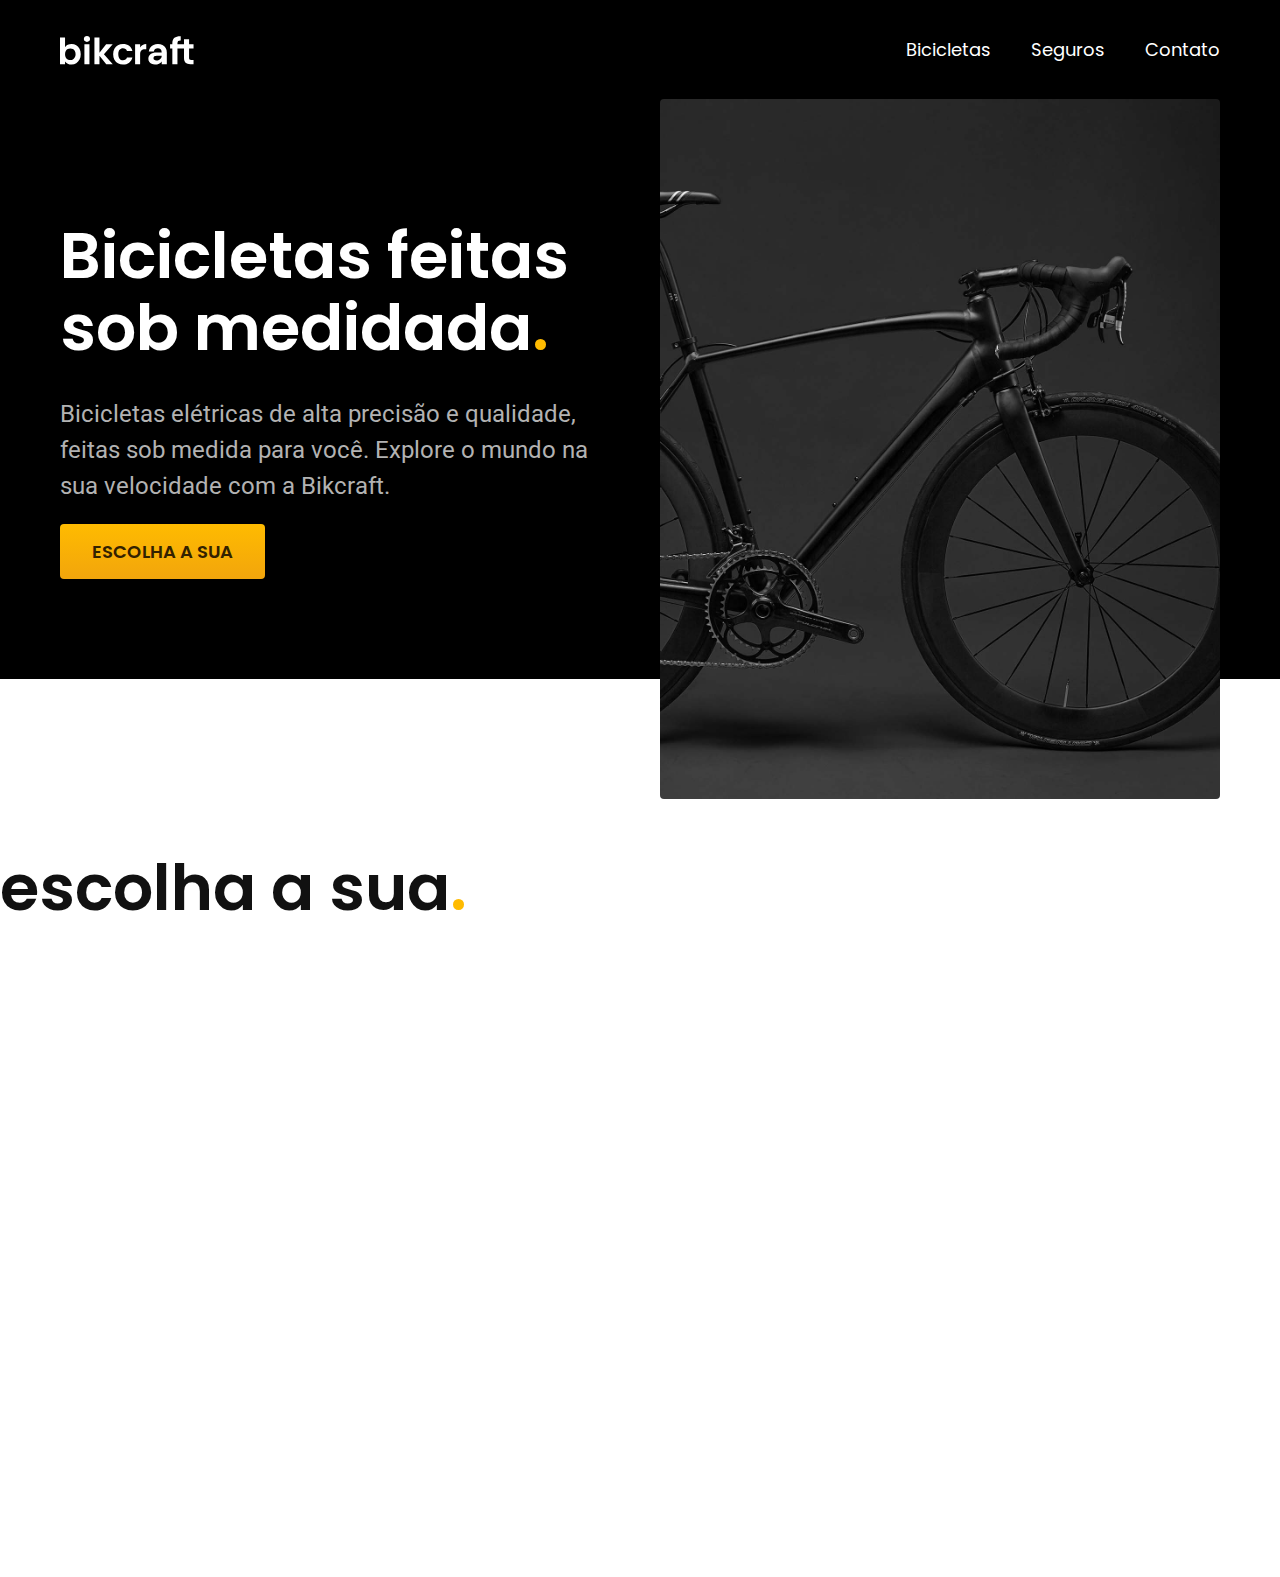
==== index.html @ 42d94cc3 "cores e tipografia" ====
<!DOCTYPE html>
<html lang="pt-br">

<head>
  <meta charset="UTF-8">
  <meta name="viewport" content="width=device-width, initial-scale=1.0">
  <title>Bikcraft - Bicicletas Elétricas</title>
  <meta name="description" content="Bicicletas elétricas de alta precisão e qualidade, feitas sob medida para o cliente. Explore o mundo na sua velocidade com a Bikcraft.">

  <link rel="stylesheet" href="./css/style.css">
  <link rel="preconnect" href="https://fonts.googleapis.com">
  <link rel="preconnect" href="https://fonts.gstatic.com" crossorigin>
  <link href="https://fonts.googleapis.com/css2?family=Fira+Sans:wght@400;700&family=Poppins:wght@400;600&family=Roboto:wght@400;500&display=swap" rel="stylesheet" </head>

<body>
  <header class="header-bg">
    <div class="header">
      <a href="./"><img src="./img/bikcraft.svg" alt="Bikcraft">
        <nav aria-label="primaria">
      </a>

      <ul class="header-menu cor-0">
        <li><a href="./bicicletas.html">Bicicletas</a></li>
        <li><a href="./Seguros.html">Seguros</a></li>
        <li><a href="./Contato.html">Contato</a></li>
      </ul>
      </nav>
    </div>
  </header>

  <main class="introducao-bg">
    <div class="introducao">
      <div class="introducao-conteudo">
        <h1 class="texto-grande cor-0">Bicicletas feitas sob medidada<span class="cor-p1">.</span></h1>
        <p class="texto-medio cor-5">Bicicletas elétricas de alta precisão e qualidade, feitas sob medida para você. Explore o mundo na sua velocidade com a Bikcraft.</p>
        <a class="botao" href="./bicicletas.html">Escolha a sua</a>
      </div>
      <div>
        <img src="./img/fotos/introducao.jpg" alt="Bicicleta elétrica preta">
      </div>
    </div>
  </main>

  <h2 class="texto-grande">escolha a sua<span class="cor-p1">.</span></h2>

</body>

</html>
---- css/style.css ----
@import "./global/global.css";
@import "./utilidades/tipografia.css";
@import "./utilidades/cores.css";

@import "./global/header.css";

/* Utilidade */
@import "./utilidades/componentes.css";

/* Home */
@import "./home/introducao.css";
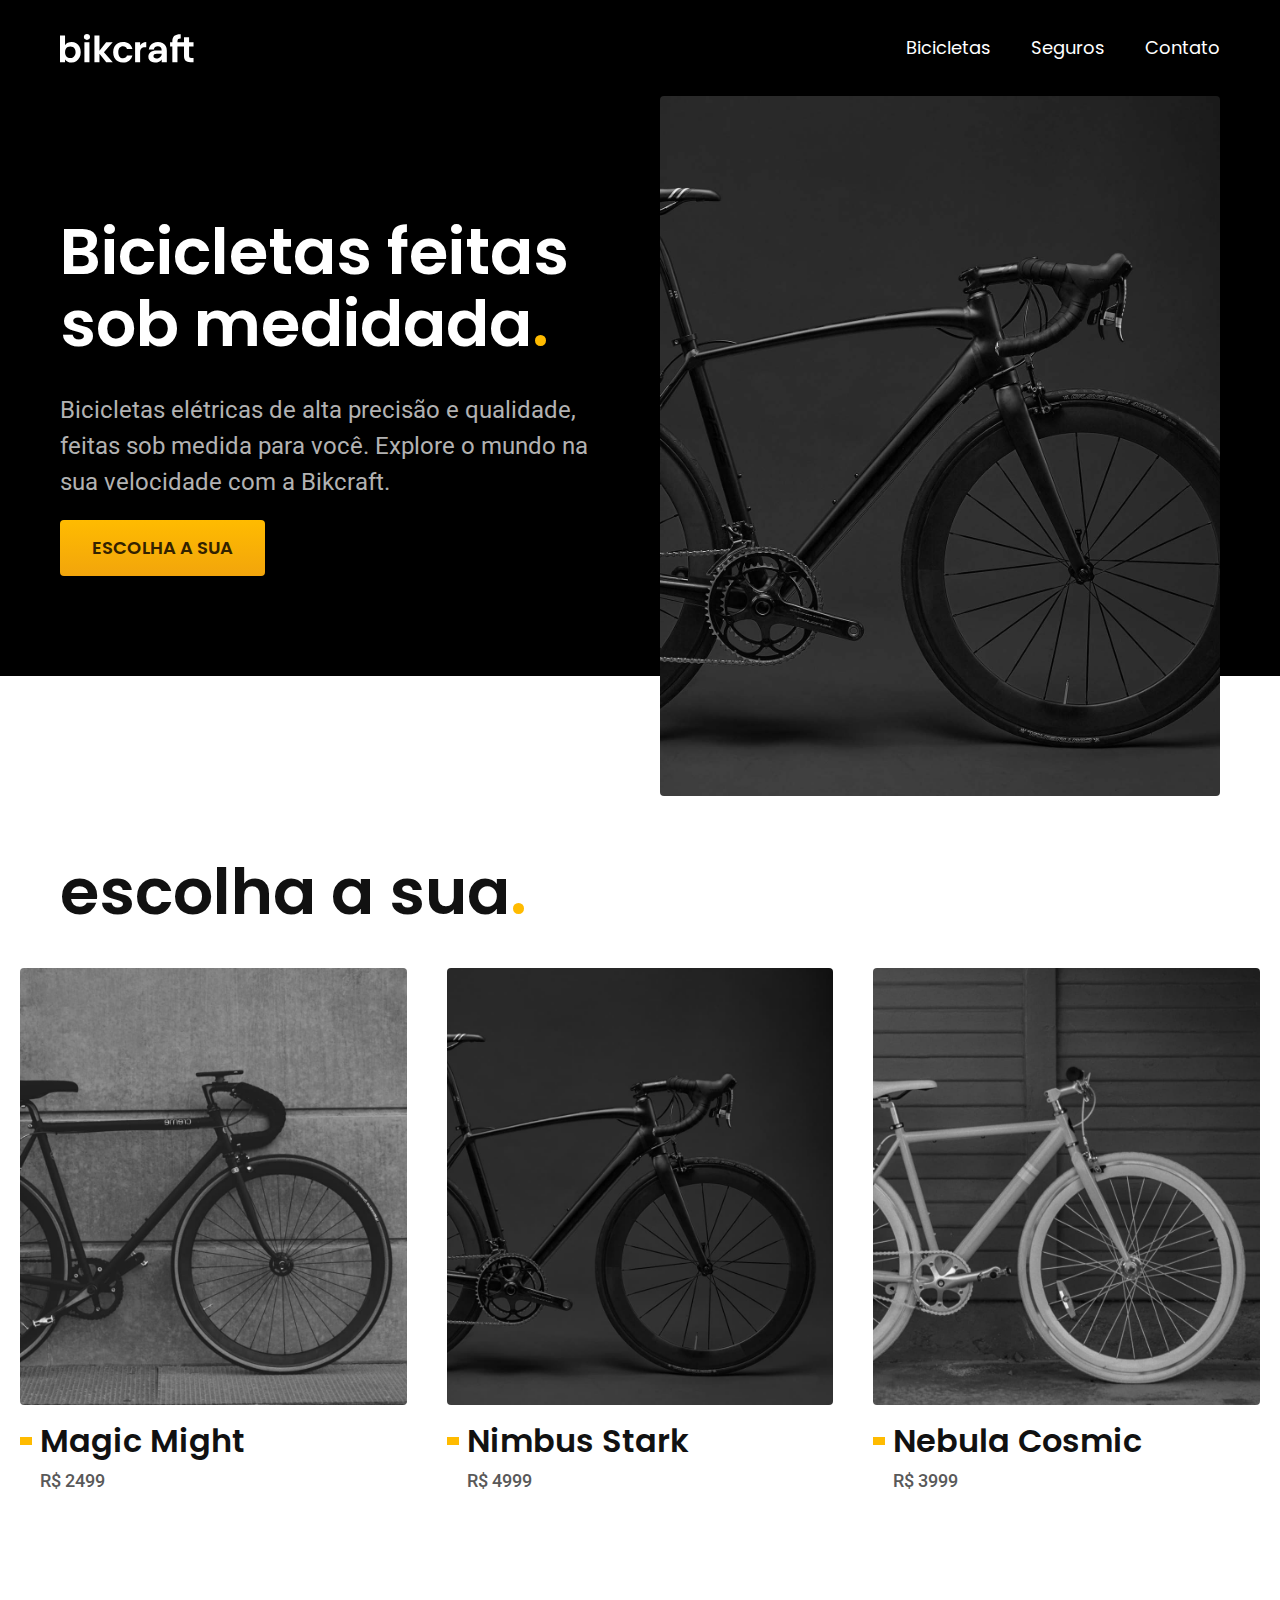
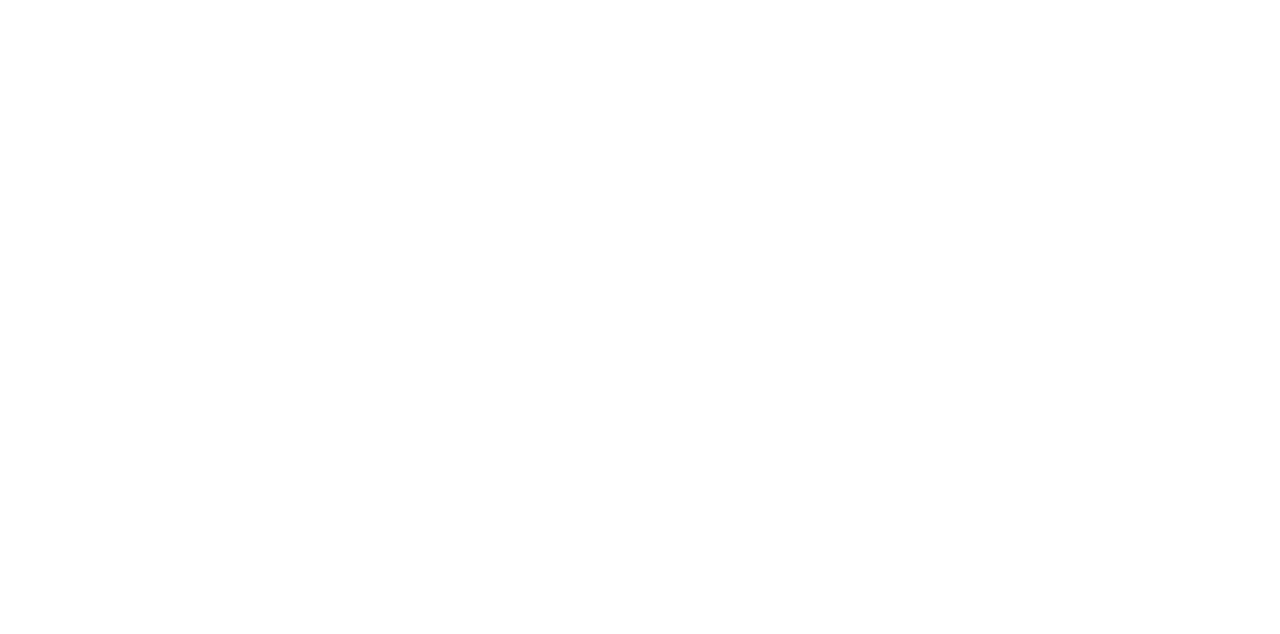
==== commit dcca7519: "lista bicicletas home" ====
--- a/index.html
+++ b/index.html
@@ -14,12 +14,12 @@
 
 <body>
   <header class="header-bg">
-    <div class="header">
+    <div class="header container">
       <a href="./"><img src="./img/bikcraft.svg" alt="Bikcraft">
         <nav aria-label="primaria">
       </a>
 
-      <ul class="header-menu cor-0">
+      <ul class="header-menu font-1-m cor-0">
         <li><a href="./bicicletas.html">Bicicletas</a></li>
         <li><a href="./Seguros.html">Seguros</a></li>
         <li><a href="./Contato.html">Contato</a></li>
@@ -29,10 +29,10 @@
   </header>
 
   <main class="introducao-bg">
-    <div class="introducao">
+    <div class="introducao container">
       <div class="introducao-conteudo">
-        <h1 class="texto-grande cor-0">Bicicletas feitas sob medidada<span class="cor-p1">.</span></h1>
-        <p class="texto-medio cor-5">Bicicletas elétricas de alta precisão e qualidade, feitas sob medida para você. Explore o mundo na sua velocidade com a Bikcraft.</p>
+        <h1 class="font-1-xxl cor-0">Bicicletas feitas sob medidada<span class="cor-p1">.</span></h1>
+        <p class="font-2-l cor-5">Bicicletas elétricas de alta precisão e qualidade, feitas sob medida para você. Explore o mundo na sua velocidade com a Bikcraft.</p>
         <a class="botao" href="./bicicletas.html">Escolha a sua</a>
       </div>
       <div>
@@ -41,7 +41,35 @@
     </div>
   </main>
 
-  <h2 class="texto-grande">escolha a sua<span class="cor-p1">.</span></h2>
+  <article class="bicicletas-lista">
+    <h2 class="font-1-xxl container">escolha a sua<span class="cor-p1">.</span></h2>
+
+    <ul>
+      <li>
+        <a href="./bicicletas/magic.html">
+          <img src="./img/bicicletas/magic-home.jpg" alt="Bicicleta preta">
+          <h3 class="font-1-xl">Magic Might</h3>
+          <span class="font-2-m cor-8">R$ 2499</span>
+        </a>
+      </li>
+
+      <li>
+        <a href="./bicicletas/nimbus.html">
+          <img src="./img/bicicletas/nimbus-home.jpg" alt="Bicicleta preta">
+          <h3 class="font-1-xl">Nimbus Stark</h3>
+          <span class="font-2-m cor-8">R$ 4999</span>
+        </a>
+      </li>
+
+      <li>
+        <a href="./bicicletas/nebula.html">
+          <img src="./img/bicicletas/nebula-home.jpg" alt="Bicicleta preta">
+          <h3 class="font-1-xl">Nebula Cosmic</h3>
+          <span class="font-2-m cor-8">R$ 3999</span>
+        </a>
+      </li>
+    </ul>
+  </article>
 
 </body>
 
--- a/css/style.css
+++ b/css/style.css
@@ -9,3 +9,6 @@
 
 /* Home */
 @import "./home/introducao.css";
+
+/* Bicicletas */
+@import "./bicicletas/bicicletas-lista.css";
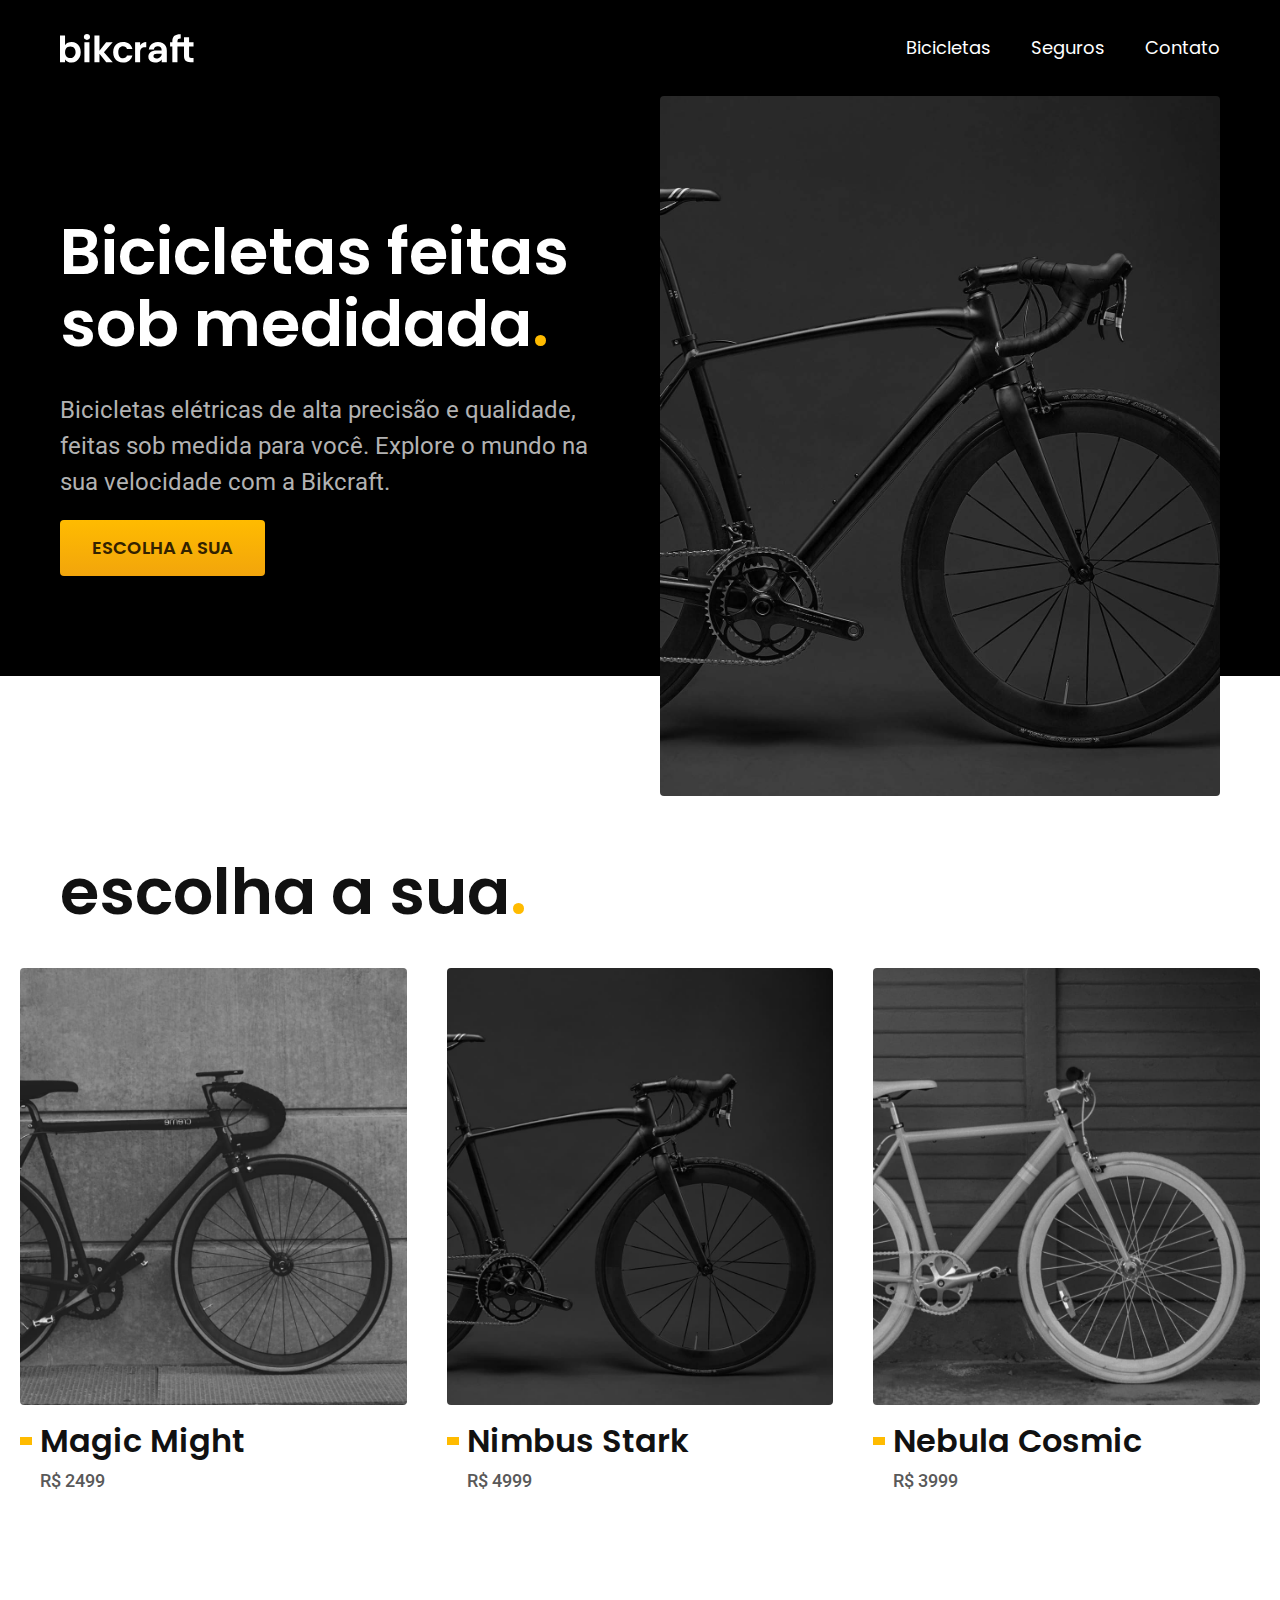
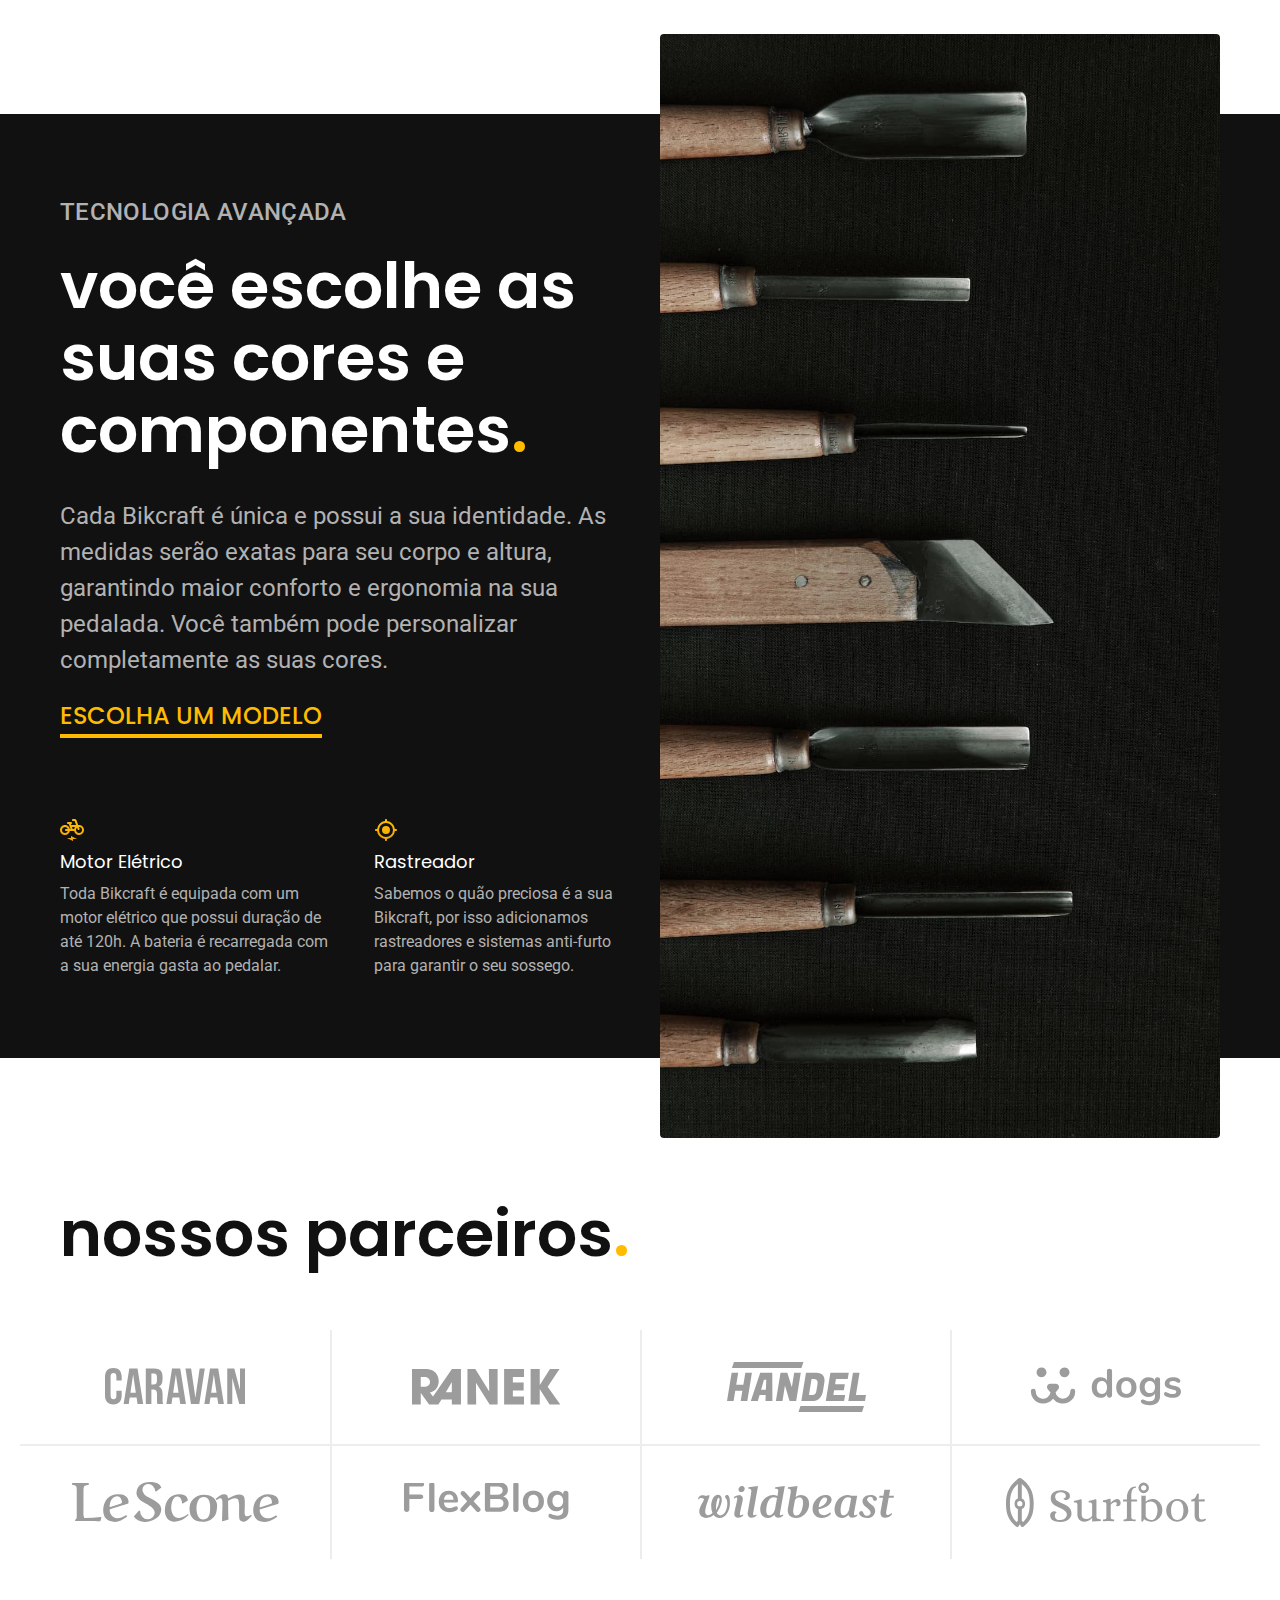
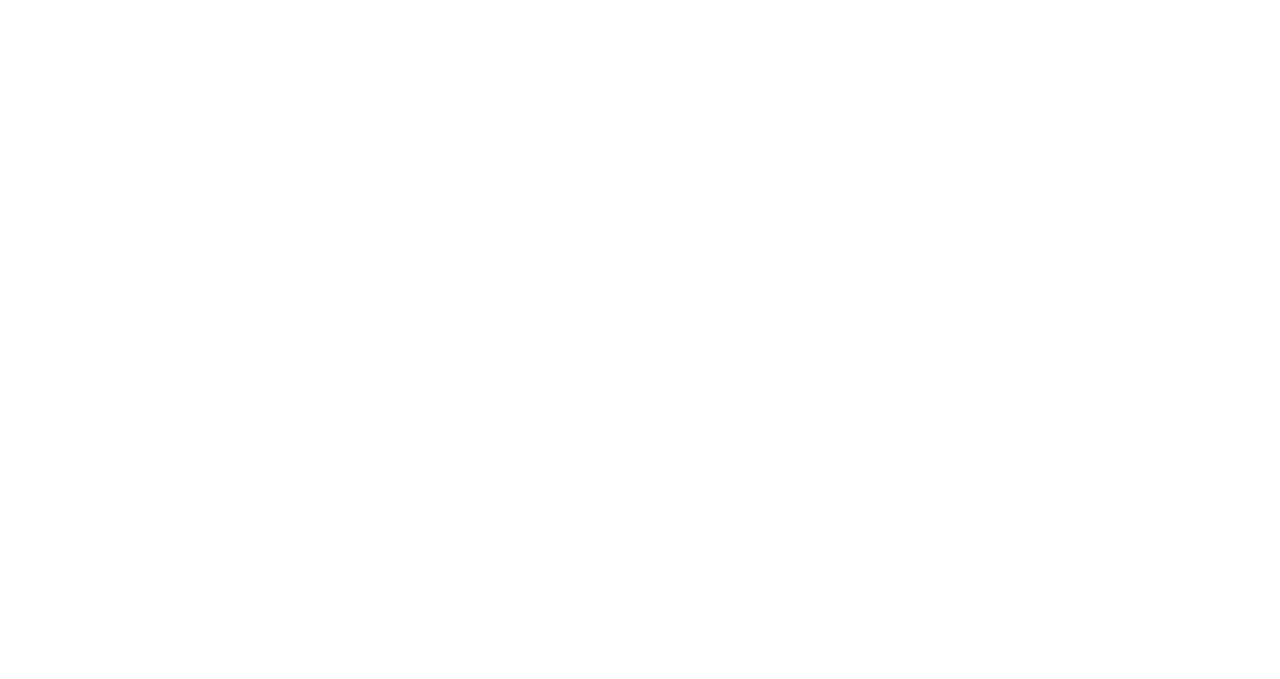
==== commit f7bcfbce: "tecnologia e parceiros" ====
--- a/index.html
+++ b/index.html
@@ -71,6 +71,48 @@
     </ul>
   </article>
 
+  <article class="tecnologia-bg">
+    <div class="tecnologia container">
+      <div class="tecnologia-conteudo">
+        <span class="font-2-l-b cor-5">Tecnologia Avançada</span>
+        <h2 class="font-1-xxl cor-0">você escolhe as suas cores e componentes<span class="cor-p1">.</span></h2>
+        <p class="font-2-l cor-5">Cada Bikcraft é única e possui a sua identidade. As medidas serão exatas para seu corpo e altura, garantindo maior conforto e ergonomia na sua pedalada. Você também pode personalizar completamente as suas cores.</p>
+        <a class="link" href="./bicicletas.hmtl">Escolha um modelo</a>
+        <div class="tecnologia-vantagens">
+          <div>
+            <img src="./img/icones/eletrica.svg" alt="">
+            <h3 class="font-1-m cor-0">Motor Elétrico</h3>
+            <p class="font-2-s cor-5">Toda Bikcraft é equipada com um motor elétrico que possui duração de até 120h. A bateria é recarregada com a sua energia gasta ao pedalar.</p>
+          </div>
+          <div>
+            <img src="./img/icones/rastreador.svg" alt="">
+            <h3 class="font-1-m cor-0">Rastreador</h3>
+            <p class="font-2-s cor-5">Sabemos o quão preciosa é a sua Bikcraft, por isso adicionamos rastreadores e sistemas anti-furto para garantir o seu sossego.</p>
+          </div>
+        </div>
+      </div>
+
+      <div class="tecnologia-imagem">
+        <img src="./img/fotos/tecnologia.jpg" alt="">
+      </div>
+    </div>
+  </article>
+
+  <section class="parceiros" aria-label="Nossos Parceiros">
+    <h2 class="font-1-xxl container">nossos parceiros<span class="cor-p1">.</span></h2>
+
+    <ul>
+      <li><img src="./img/parceiros/caravan.svg" alt="caravan"></li>
+      <li><img src="./img/parceiros/ranek.svg" alt="ranek"></li>
+      <li><img src="./img/parceiros/handel.svg" alt="handel.svg"></li>
+      <li><img src="./img/parceiros/dogs.svg" alt="dogs.svg"></li>
+      <li><img src="./img/parceiros/lescone.svg" alt="lescone.svg"></li>
+      <li><img src="./img/parceiros/flexblog.svg" alt="flexblog.svg"></li>
+      <li><img src="./img/parceiros/wildbeast.svg" alt="wildbeast.svg"></li>
+      <li><img src="./img/parceiros/surfbot.svg" alt="surfbot.svg"></li>
+    </ul>
+  </section>
+
 </body>
 
 </html>--- a/css/style.css
+++ b/css/style.css
@@ -9,6 +9,8 @@
 
 /* Home */
 @import "./home/introducao.css";
+@import "./home/tecnologia.css";
+@import "./home/parceiros.css";
 
 /* Bicicletas */
 @import "./bicicletas/bicicletas-lista.css";
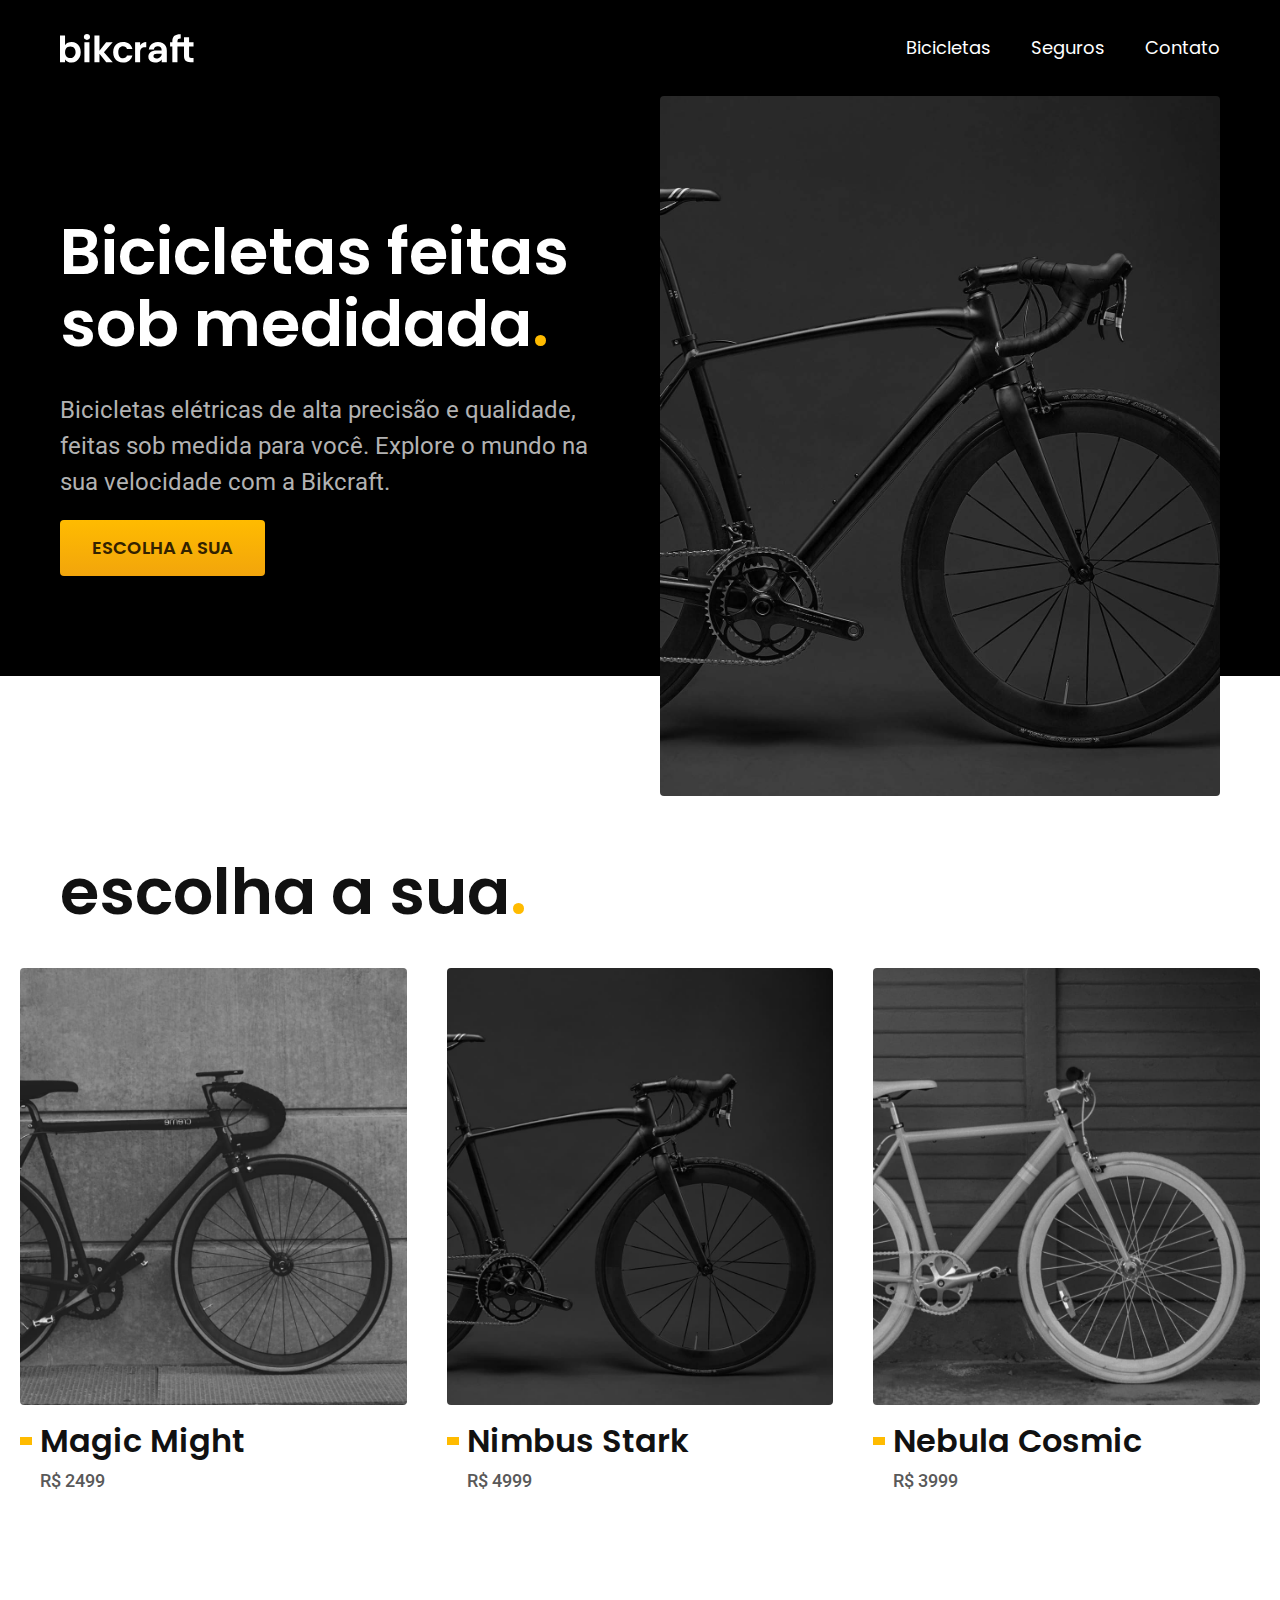
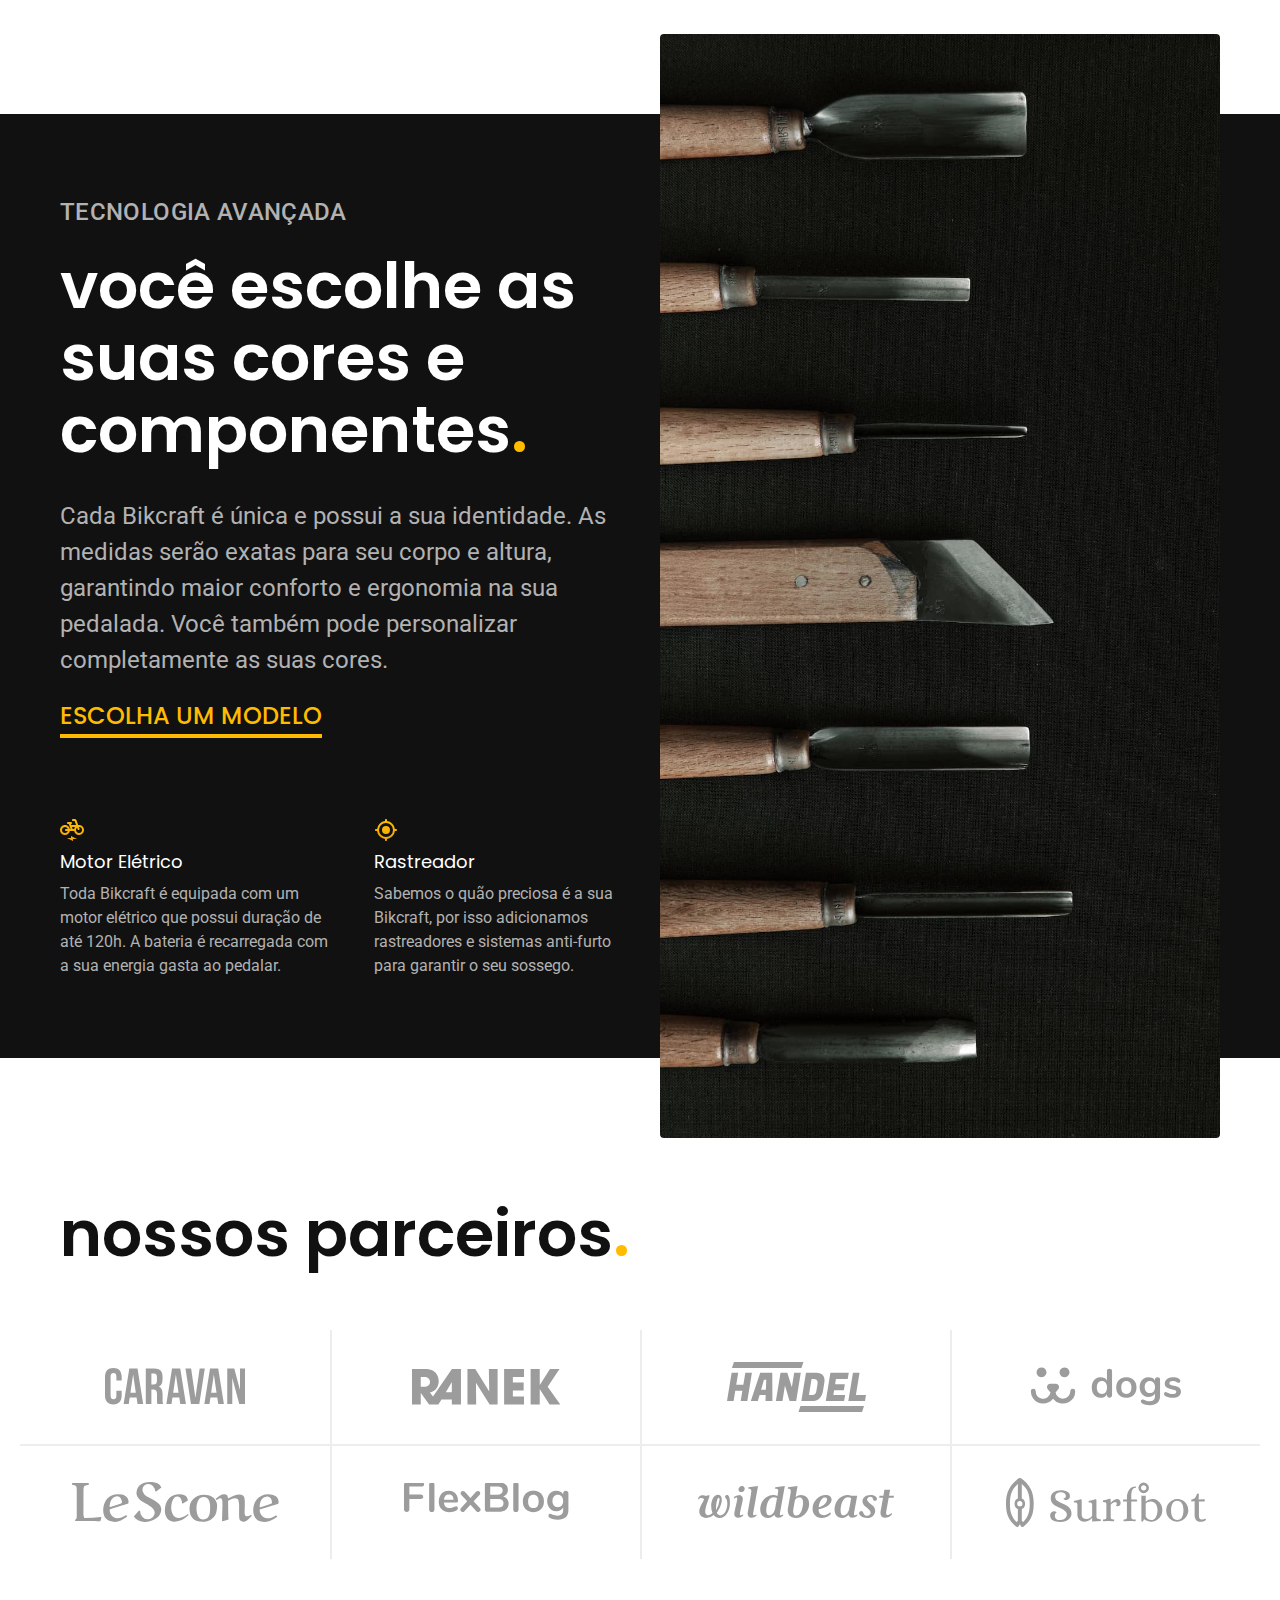
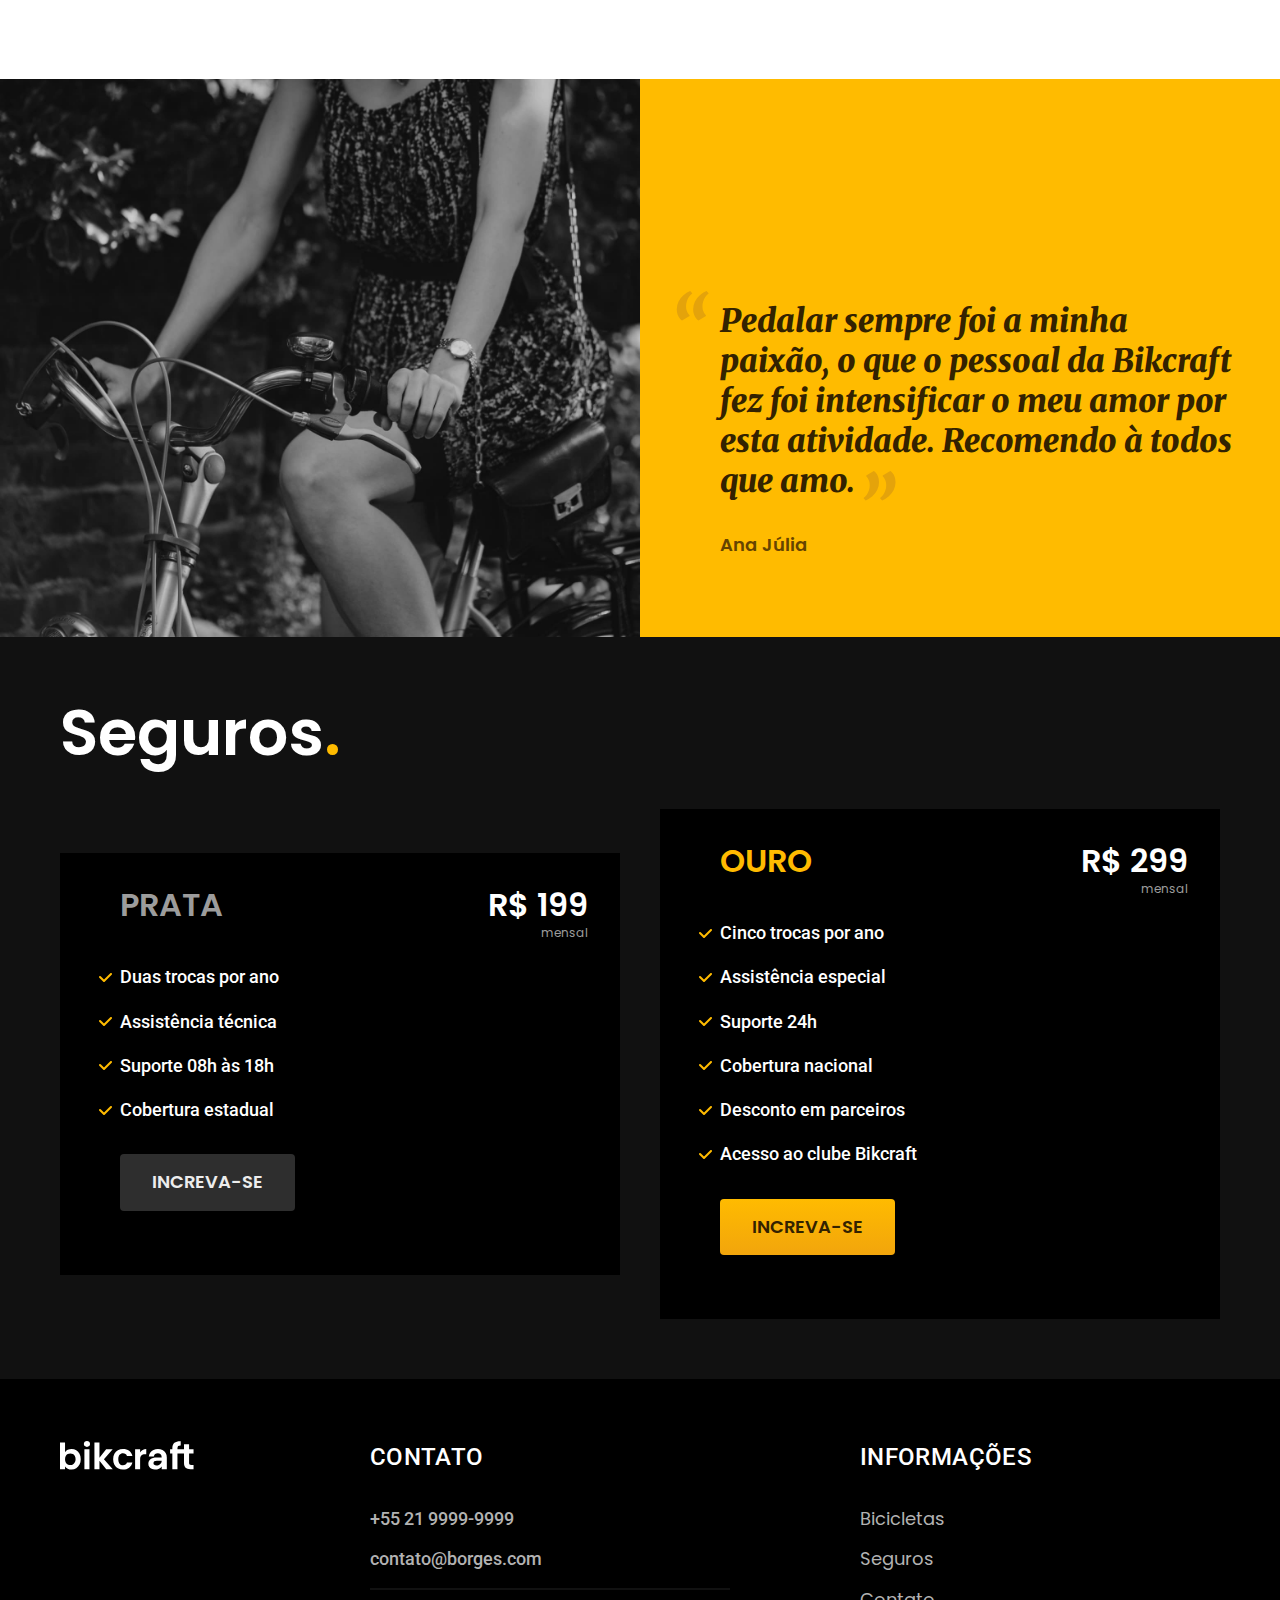
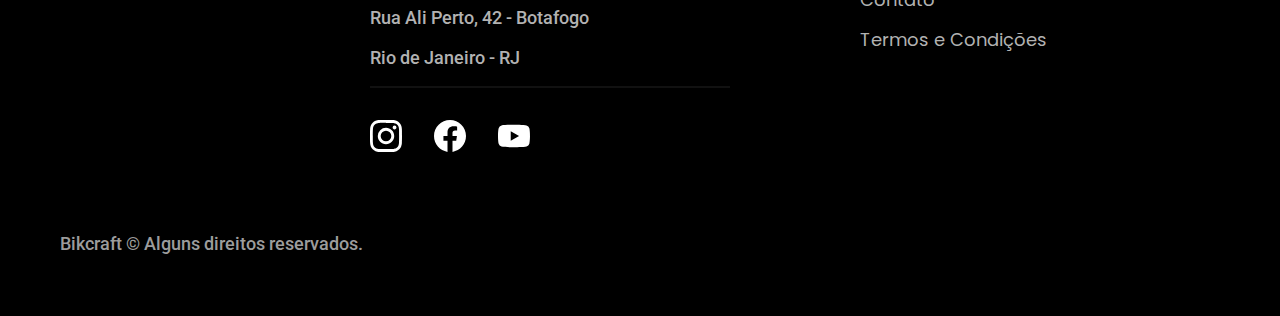
==== commit e6025932: "main page done" ====
--- a/index.html
+++ b/index.html
@@ -10,7 +10,8 @@
   <link rel="stylesheet" href="./css/style.css">
   <link rel="preconnect" href="https://fonts.googleapis.com">
   <link rel="preconnect" href="https://fonts.gstatic.com" crossorigin>
-  <link href="https://fonts.googleapis.com/css2?family=Fira+Sans:wght@400;700&family=Poppins:wght@400;600&family=Roboto:wght@400;500&display=swap" rel="stylesheet" </head>
+  <link href="https://fonts.googleapis.com/css2?family=Fira+Sans:wght@400;700&family=Merriweather:ital,wght@1,900&family=Poppins:wght@400;600&family=Roboto:wght@400;500&display=swap" rel="stylesheet">
+</head>
 
 <body>
   <header class="header-bg">
@@ -113,6 +114,84 @@
     </ul>
   </section>
 
+  <section class="depoimento" aria-label="Depoimento">
+    <div>
+      <img src="./img/fotos/depoimento.jpg" alt="Pessoa pedaladando uma bicicleta Bikcraft">
+    </div>
+    <div class="depoimento-conteudo">
+      <blockquote class="font-1-xl cor-p5">
+        <p>Pedalar sempre foi a minha paixão, o que o pessoal da Bikcraft fez foi intensificar o meu amor por esta atividade. Recomendo à todos que amo.</p>
+      </blockquote>
+      <span class="font-1-m-b cor-p4">Ana Júlia</span>
+    </div>
+  </section>
+
+  <article class="seguros-bg">
+    <div class="seguros container">
+      <h2 class="font-1-xxl cor-0">Seguros<span class="cor-p1">.</span></h2>
+      <div class="seguros-item">
+        <h3 class="font-1-xl cor-6">PRATA</h3>
+        <span class="font-1-xl cor-0">R$ 199 <span class="font-1-xs cor-6">mensal</span></span>
+        <ul class="font-2-m cor-0">
+          <li>Duas trocas por ano</li>
+          <li>Assistência técnica</li>
+          <li>Suporte 08h às 18h</li>
+          <li>Cobertura estadual</li>
+        </ul>
+        <a class="botao secundario" href="./orcamento.html">Increva-se</a>
+      </div>
+
+      <div class="seguros-item">
+        <h3 class="font-1-xl cor-p1">OURO</h3>
+        <span class="font-1-xl cor-0">R$ 299 <span class="font-1-xs cor-6">mensal</span></span>
+        <ul class="font-2-m cor-0">
+          <li>Cinco trocas por ano</li>
+          <li>Assistência especial</li>
+          <li>Suporte 24h</li>
+          <li>Cobertura nacional</li>
+          <li>Desconto em parceiros</li>
+          <li>Acesso ao clube Bikcraft</li>
+        </ul>
+        <a class="botao" href="./orcamento.html">Increva-se</a>
+      </div>
+
+    </div>
+  </article>
+
+  <footer class="footer-bg">
+    <div class="footer container">
+      <img src="./img/bikcraft.svg" alt="Bikcraft">
+      <div class="footer-contato">
+        <h3 class="font-2-l-b cor-0">Contato</h3>
+        <ul class="font-2-m cor-5">
+          <li><a href="tel:+552199999999">+55 21 9999-9999</a></li>
+          <li><a href="mailto:contato@borges.com">contato@borges.com</a></li>
+          <li>Rua Ali Perto, 42 - Botafogo</li>
+          <li>Rio de Janeiro - RJ</li>
+        </ul>
+        <div class="footer-redes">
+          <a href="./"><img src="./img/redes/instagram.svg" alt="Instagram"></a>
+          <a href="./"><img src="./img/redes/facebook.svg" alt="Facebook"></a>
+          <a href="./"><img src="./img/redes/youtube.svg" alt="Youtube"></a>
+
+        </div>
+      </div>
+      <div class="footer-informacoes">
+        <h3 class="font-2-l-b cor-0">Informações</h3>
+        <nav>
+          <ul class="font-1-m cor-5">
+            <li><a href="./bicicletas.html">Bicicletas</a></li>
+            <li><a href="./Seguros.html">Seguros</a></li>
+            <li><a href="./Contato.html">Contato</a></li>
+            <li><a href="./termos.html">Termos e Condições</a></li>
+          </ul>
+        </nav>
+      </div>
+      <p class="footer-copy font-2-m cor-6">Bikcraft © Alguns direitos reservados.</p>
+    </div>
+
+  </footer>
+
 </body>
 
 </html>--- a/css/style.css
+++ b/css/style.css
@@ -3,6 +3,7 @@
 @import "./utilidades/cores.css";
 
 @import "./global/header.css";
+@import "./global/footer.css";
 
 /* Utilidade */
 @import "./utilidades/componentes.css";
@@ -11,6 +12,10 @@
 @import "./home/introducao.css";
 @import "./home/tecnologia.css";
 @import "./home/parceiros.css";
+@import "./home/depoimento.css";
 
 /* Bicicletas */
 @import "./bicicletas/bicicletas-lista.css";
+
+/* Seguros */
+@import "./seguros/seguros.css";
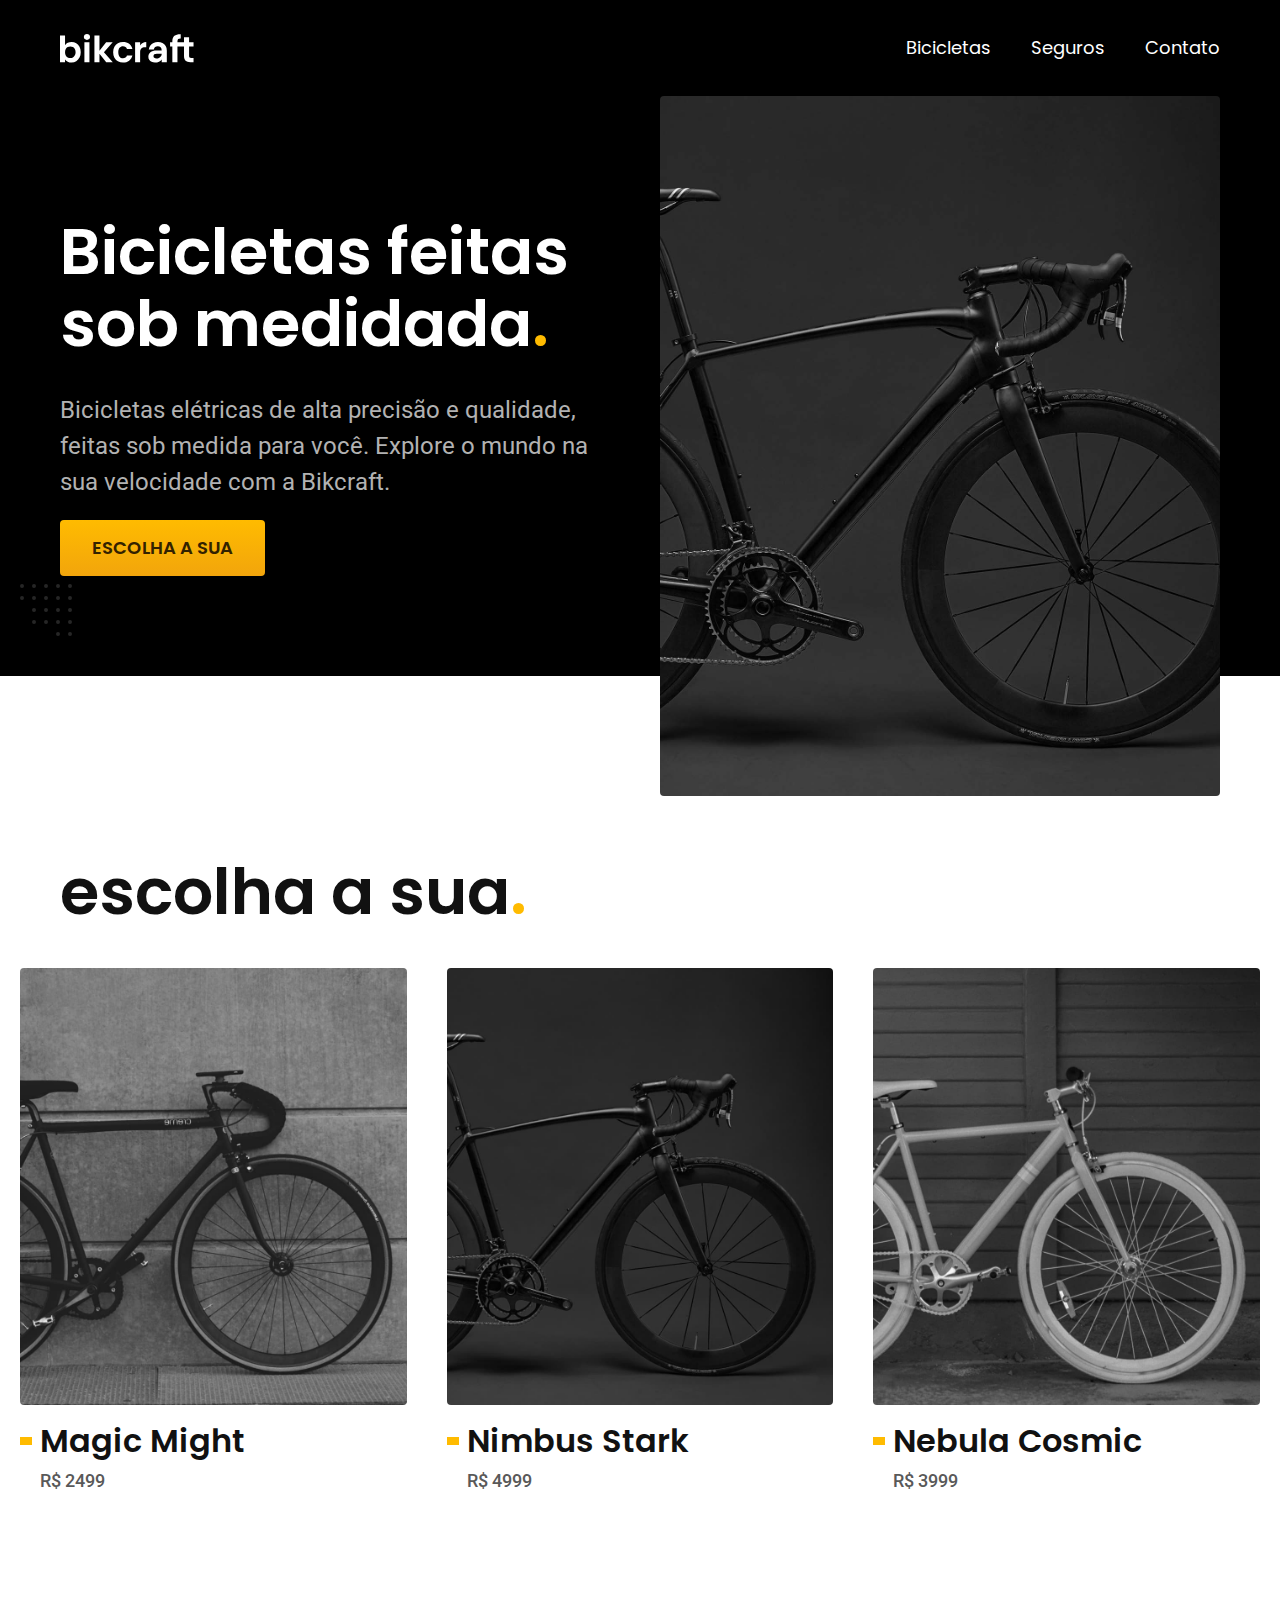
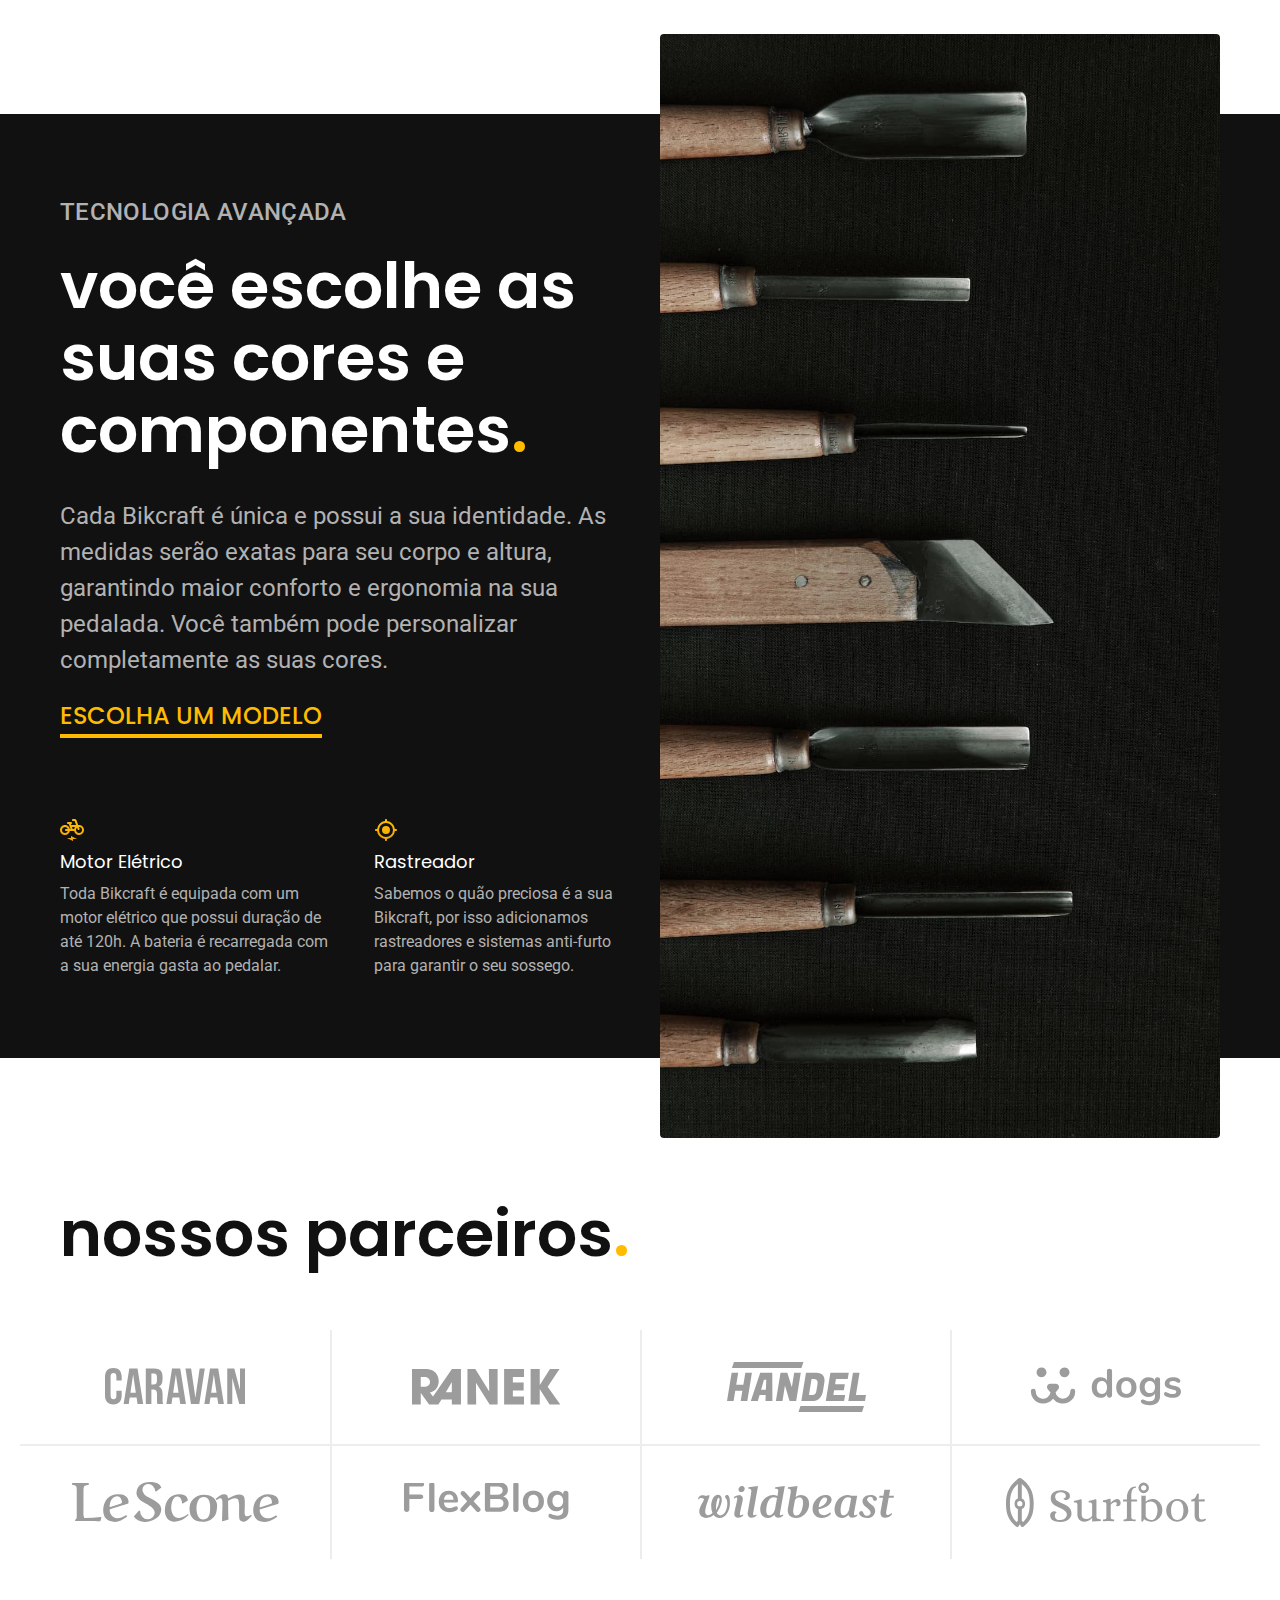
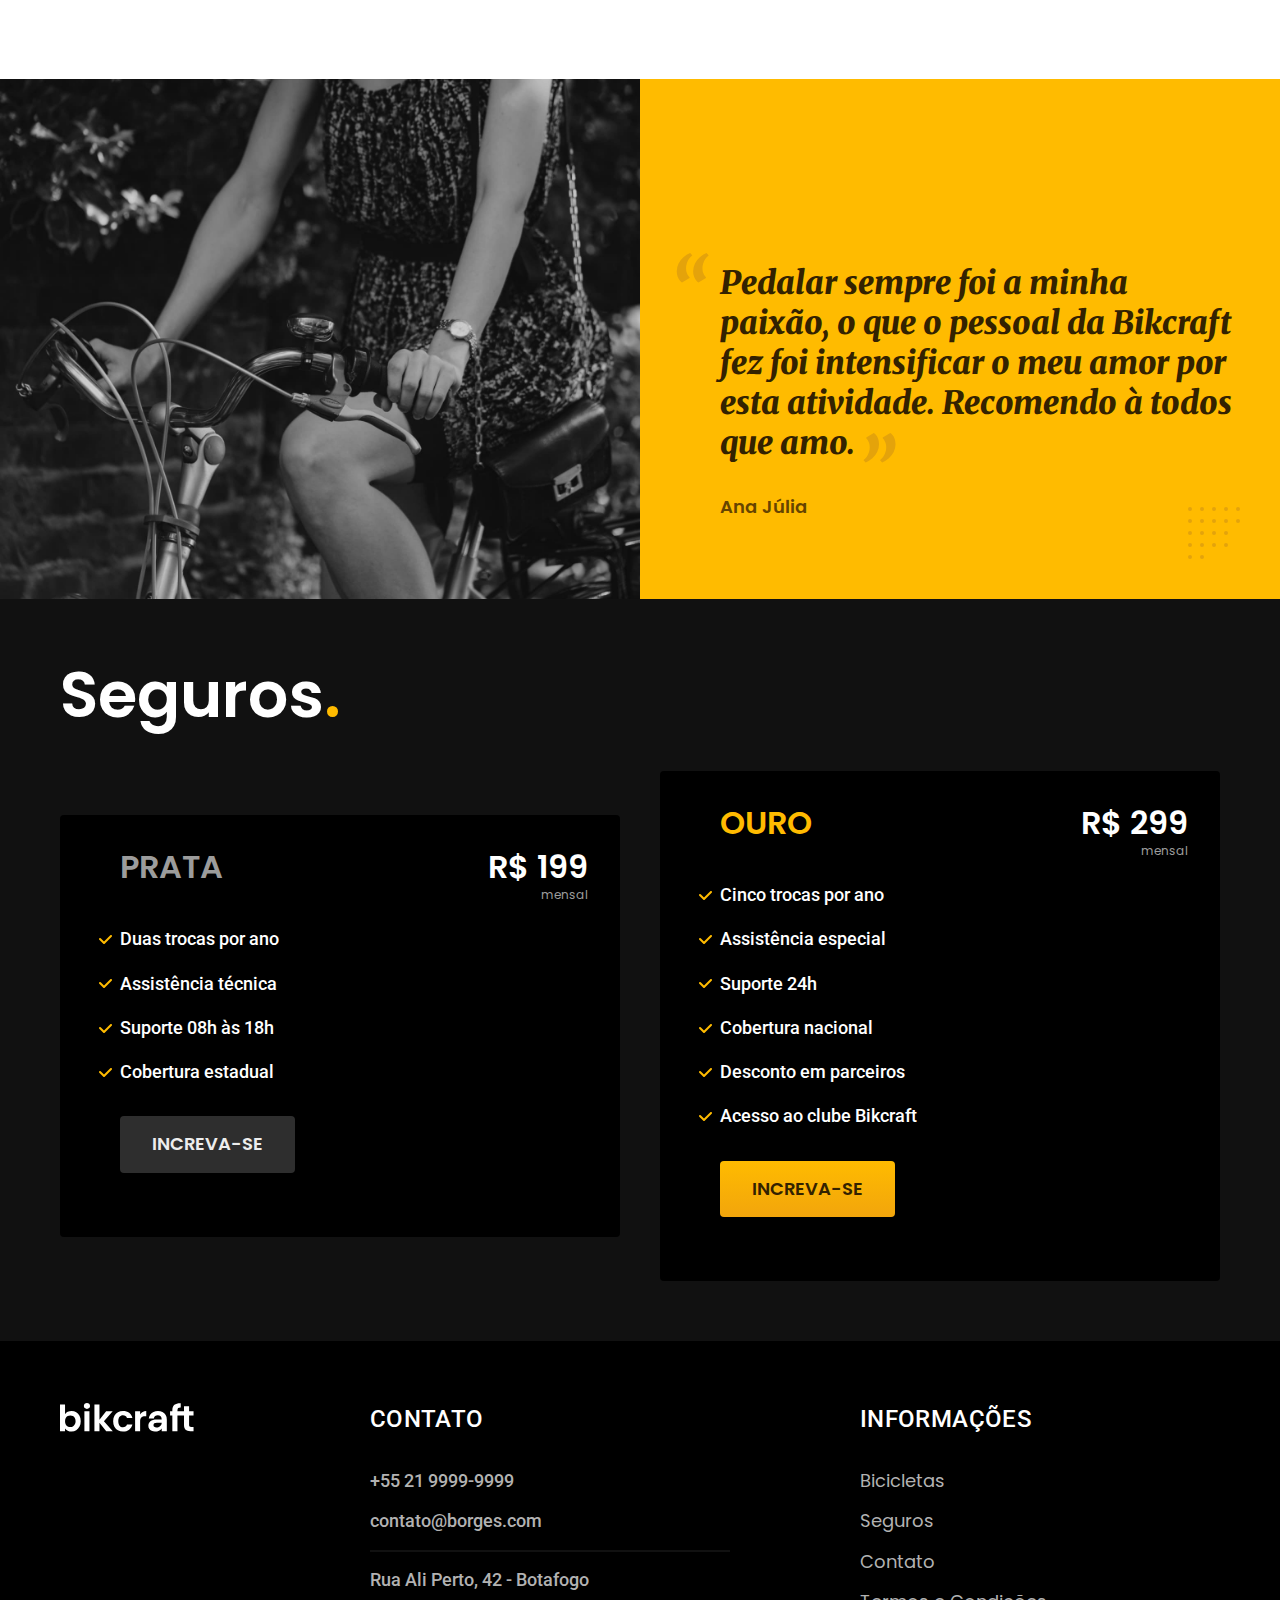
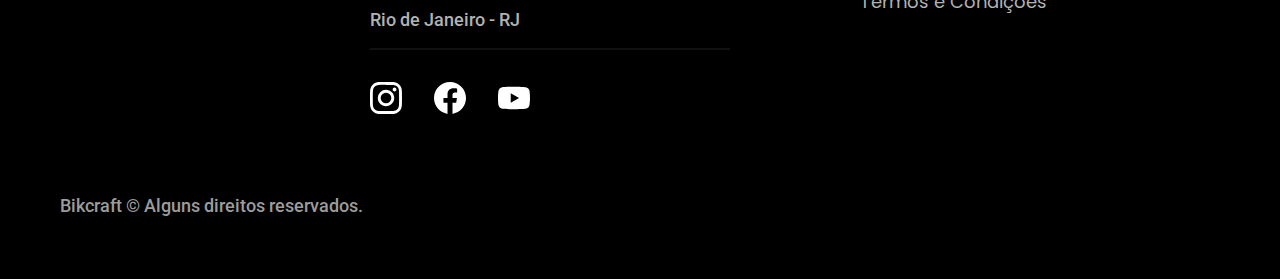
==== commit 7f26b378: "site pronto" ====
--- a/index.html
+++ b/index.html
@@ -7,16 +7,18 @@
   <title>Bikcraft - Bicicletas Elétricas</title>
   <meta name="description" content="Bicicletas elétricas de alta precisão e qualidade, feitas sob medida para o cliente. Explore o mundo na sua velocidade com a Bikcraft.">
 
+  <link rel="preload" href="./css/style.css" as="style">
   <link rel="stylesheet" href="./css/style.css">
   <link rel="preconnect" href="https://fonts.googleapis.com">
   <link rel="preconnect" href="https://fonts.gstatic.com" crossorigin>
   <link href="https://fonts.googleapis.com/css2?family=Fira+Sans:wght@400;700&family=Merriweather:ital,wght@1,900&family=Poppins:wght@400;600&family=Roboto:wght@400;500&display=swap" rel="stylesheet">
+
 </head>
 
 <body>
   <header class="header-bg">
     <div class="header container">
-      <a href="./"><img src="./img/bikcraft.svg" alt="Bikcraft">
+      <a href="./"><img src="./img/bikcraft.svg" width="136" height="32" alt="Bikcraft">
         <nav aria-label="primaria">
       </a>
 
@@ -36,9 +38,10 @@
         <p class="font-2-l cor-5">Bicicletas elétricas de alta precisão e qualidade, feitas sob medida para você. Explore o mundo na sua velocidade com a Bikcraft.</p>
         <a class="botao" href="./bicicletas.html">Escolha a sua</a>
       </div>
-      <div>
-        <img src="./img/fotos/introducao.jpg" alt="Bicicleta elétrica preta">
-      </div>
+      <picture>
+        <source media="(max-width: 800px)" srcset="./img/bicicletas/nimbus.jpg">
+        <img src="./img/fotos/introducao.jpg" width="1280" height="1600" alt="Bicicleta elétrica preta">
+      </picture>
     </div>
   </main>
 
@@ -48,7 +51,7 @@
     <ul>
       <li>
         <a href="./bicicletas/magic.html">
-          <img src="./img/bicicletas/magic-home.jpg" alt="Bicicleta preta">
+          <img src="./img/bicicletas/magic-home.jpg" width="920" height="1040" alt="Bicicleta preta">
           <h3 class="font-1-xl">Magic Might</h3>
           <span class="font-2-m cor-8">R$ 2499</span>
         </a>
@@ -56,7 +59,7 @@
 
       <li>
         <a href="./bicicletas/nimbus.html">
-          <img src="./img/bicicletas/nimbus-home.jpg" alt="Bicicleta preta">
+          <img src="./img/bicicletas/nimbus-home.jpg" width="920" height="1040" alt="Bicicleta preta">
           <h3 class="font-1-xl">Nimbus Stark</h3>
           <span class="font-2-m cor-8">R$ 4999</span>
         </a>
@@ -64,7 +67,7 @@
 
       <li>
         <a href="./bicicletas/nebula.html">
-          <img src="./img/bicicletas/nebula-home.jpg" alt="Bicicleta preta">
+          <img src="./img/bicicletas/nebula-home.jpg" width="920" height="1040" alt="Bicicleta preta">
           <h3 class="font-1-xl">Nebula Cosmic</h3>
           <span class="font-2-m cor-8">R$ 3999</span>
         </a>
@@ -78,15 +81,15 @@
         <span class="font-2-l-b cor-5">Tecnologia Avançada</span>
         <h2 class="font-1-xxl cor-0">você escolhe as suas cores e componentes<span class="cor-p1">.</span></h2>
         <p class="font-2-l cor-5">Cada Bikcraft é única e possui a sua identidade. As medidas serão exatas para seu corpo e altura, garantindo maior conforto e ergonomia na sua pedalada. Você também pode personalizar completamente as suas cores.</p>
-        <a class="link" href="./bicicletas.hmtl">Escolha um modelo</a>
+        <a class="link" href="./bicicletas.html">Escolha um modelo</a>
         <div class="tecnologia-vantagens">
           <div>
-            <img src="./img/icones/eletrica.svg" alt="">
+            <img src="./img/icones/eletrica.svg" width="24" height="24" alt="">
             <h3 class="font-1-m cor-0">Motor Elétrico</h3>
             <p class="font-2-s cor-5">Toda Bikcraft é equipada com um motor elétrico que possui duração de até 120h. A bateria é recarregada com a sua energia gasta ao pedalar.</p>
           </div>
           <div>
-            <img src="./img/icones/rastreador.svg" alt="">
+            <img src="./img/icones/rastreador.svg" width="24" height="24" alt="">
             <h3 class="font-1-m cor-0">Rastreador</h3>
             <p class="font-2-s cor-5">Sabemos o quão preciosa é a sua Bikcraft, por isso adicionamos rastreadores e sistemas anti-furto para garantir o seu sossego.</p>
           </div>
@@ -94,7 +97,7 @@
       </div>
 
       <div class="tecnologia-imagem">
-        <img src="./img/fotos/tecnologia.jpg" alt="">
+        <img src="./img/fotos/tecnologia.jpg" width="1200" height="1920" alt="">
       </div>
     </div>
   </article>
@@ -103,20 +106,20 @@
     <h2 class="font-1-xxl container">nossos parceiros<span class="cor-p1">.</span></h2>
 
     <ul>
-      <li><img src="./img/parceiros/caravan.svg" alt="caravan"></li>
-      <li><img src="./img/parceiros/ranek.svg" alt="ranek"></li>
-      <li><img src="./img/parceiros/handel.svg" alt="handel.svg"></li>
-      <li><img src="./img/parceiros/dogs.svg" alt="dogs.svg"></li>
-      <li><img src="./img/parceiros/lescone.svg" alt="lescone.svg"></li>
-      <li><img src="./img/parceiros/flexblog.svg" alt="flexblog.svg"></li>
-      <li><img src="./img/parceiros/wildbeast.svg" alt="wildbeast.svg"></li>
-      <li><img src="./img/parceiros/surfbot.svg" alt="surfbot.svg"></li>
+      <li><img src="./img/parceiros/caravan.svg" width="140" height="38" alt="caravan"></li>
+      <li><img src="./img/parceiros/ranek.svg" width="149" height="36" alt="ranek"></li>
+      <li><img src="./img/parceiros/handel.svg" width="139" height="50" alt="handel"></li>
+      <li><img src="./img/parceiros/dogs.svg" width="152" height="39" alt="dogs"></li>
+      <li><img src="./img/parceiros/lescone.svg" width="208" height="41" alt="lescone"></li>
+      <li><img src="./img/parceiros/flexblog.svg" width="165" height="38" alt="flexblog"></li>
+      <li><img src="./img/parceiros/wildbeast.svg" width="196" height="34" alt="wildbeast"></li>
+      <li><img src="./img/parceiros/surfbot.svg" width="200" height="49" alt="surfbot"></li>
     </ul>
   </section>
 
   <section class="depoimento" aria-label="Depoimento">
     <div>
-      <img src="./img/fotos/depoimento.jpg" alt="Pessoa pedaladando uma bicicleta Bikcraft">
+      <img src="./img/fotos/depoimento.jpg" width="1560" height="1360" alt="Pessoa pedaladando uma bicicleta Bikcraft">
     </div>
     <div class="depoimento-conteudo">
       <blockquote class="font-1-xl cor-p5">
@@ -160,7 +163,7 @@
 
   <footer class="footer-bg">
     <div class="footer container">
-      <img src="./img/bikcraft.svg" alt="Bikcraft">
+      <img src="./img/bikcraft.svg" width="136" height="32" alt="Bikcraft">
       <div class="footer-contato">
         <h3 class="font-2-l-b cor-0">Contato</h3>
         <ul class="font-2-m cor-5">
@@ -170,9 +173,9 @@
           <li>Rio de Janeiro - RJ</li>
         </ul>
         <div class="footer-redes">
-          <a href="./"><img src="./img/redes/instagram.svg" alt="Instagram"></a>
-          <a href="./"><img src="./img/redes/facebook.svg" alt="Facebook"></a>
-          <a href="./"><img src="./img/redes/youtube.svg" alt="Youtube"></a>
+          <a href="./"><img src="./img/redes/instagram.svg" width="32" height="32" alt="Instagram"></a>
+          <a href="./"><img src="./img/redes/facebook.svg" width="32" height="32" alt="Facebook"></a>
+          <a href="./"><img src="./img/redes/youtube.svg" width="32" height="32" alt="Youtube"></a>
 
         </div>
       </div>
--- a/css/style.css
+++ b/css/style.css
@@ -7,6 +7,7 @@
 
 /* Utilidade */
 @import "./utilidades/componentes.css";
+@import "./utilidades/formulario.css";
 
 /* Home */
 @import "./home/introducao.css";
@@ -16,6 +17,23 @@
 
 /* Bicicletas */
 @import "./bicicletas/bicicletas-lista.css";
+@import "./bicicletas/bicicletas.css";
+
+/* Bicicleta */
+@import "./bicicleta/bicicleta.css";
+@import "./bicicleta/seguro.css";
 
 /* Seguros */
 @import "./seguros/seguros.css";
+@import "./seguros/vantagens.css";
+@import "./seguros/perguntas.css";
+
+/* Contato */
+@import "./contato/contato.css";
+@import "./contato/lojas.css";
+
+/* orcamento */
+@import "./orcamento/orcamento.css";
+
+/* Termos */
+@import "./termos/termos.css";
--- a/css/style.css
+++ b/css/style.css
@@ -7,6 +7,7 @@
 
 /* Utilidade */
 @import "./utilidades/componentes.css";
+@import "./utilidades/formulario.css";
 
 /* Home */
 @import "./home/introducao.css";
@@ -16,6 +17,23 @@
 
 /* Bicicletas */
 @import "./bicicletas/bicicletas-lista.css";
+@import "./bicicletas/bicicletas.css";
+
+/* Bicicleta */
+@import "./bicicleta/bicicleta.css";
+@import "./bicicleta/seguro.css";
 
 /* Seguros */
 @import "./seguros/seguros.css";
+@import "./seguros/vantagens.css";
+@import "./seguros/perguntas.css";
+
+/* Contato */
+@import "./contato/contato.css";
+@import "./contato/lojas.css";
+
+/* orcamento */
+@import "./orcamento/orcamento.css";
+
+/* Termos */
+@import "./termos/termos.css";
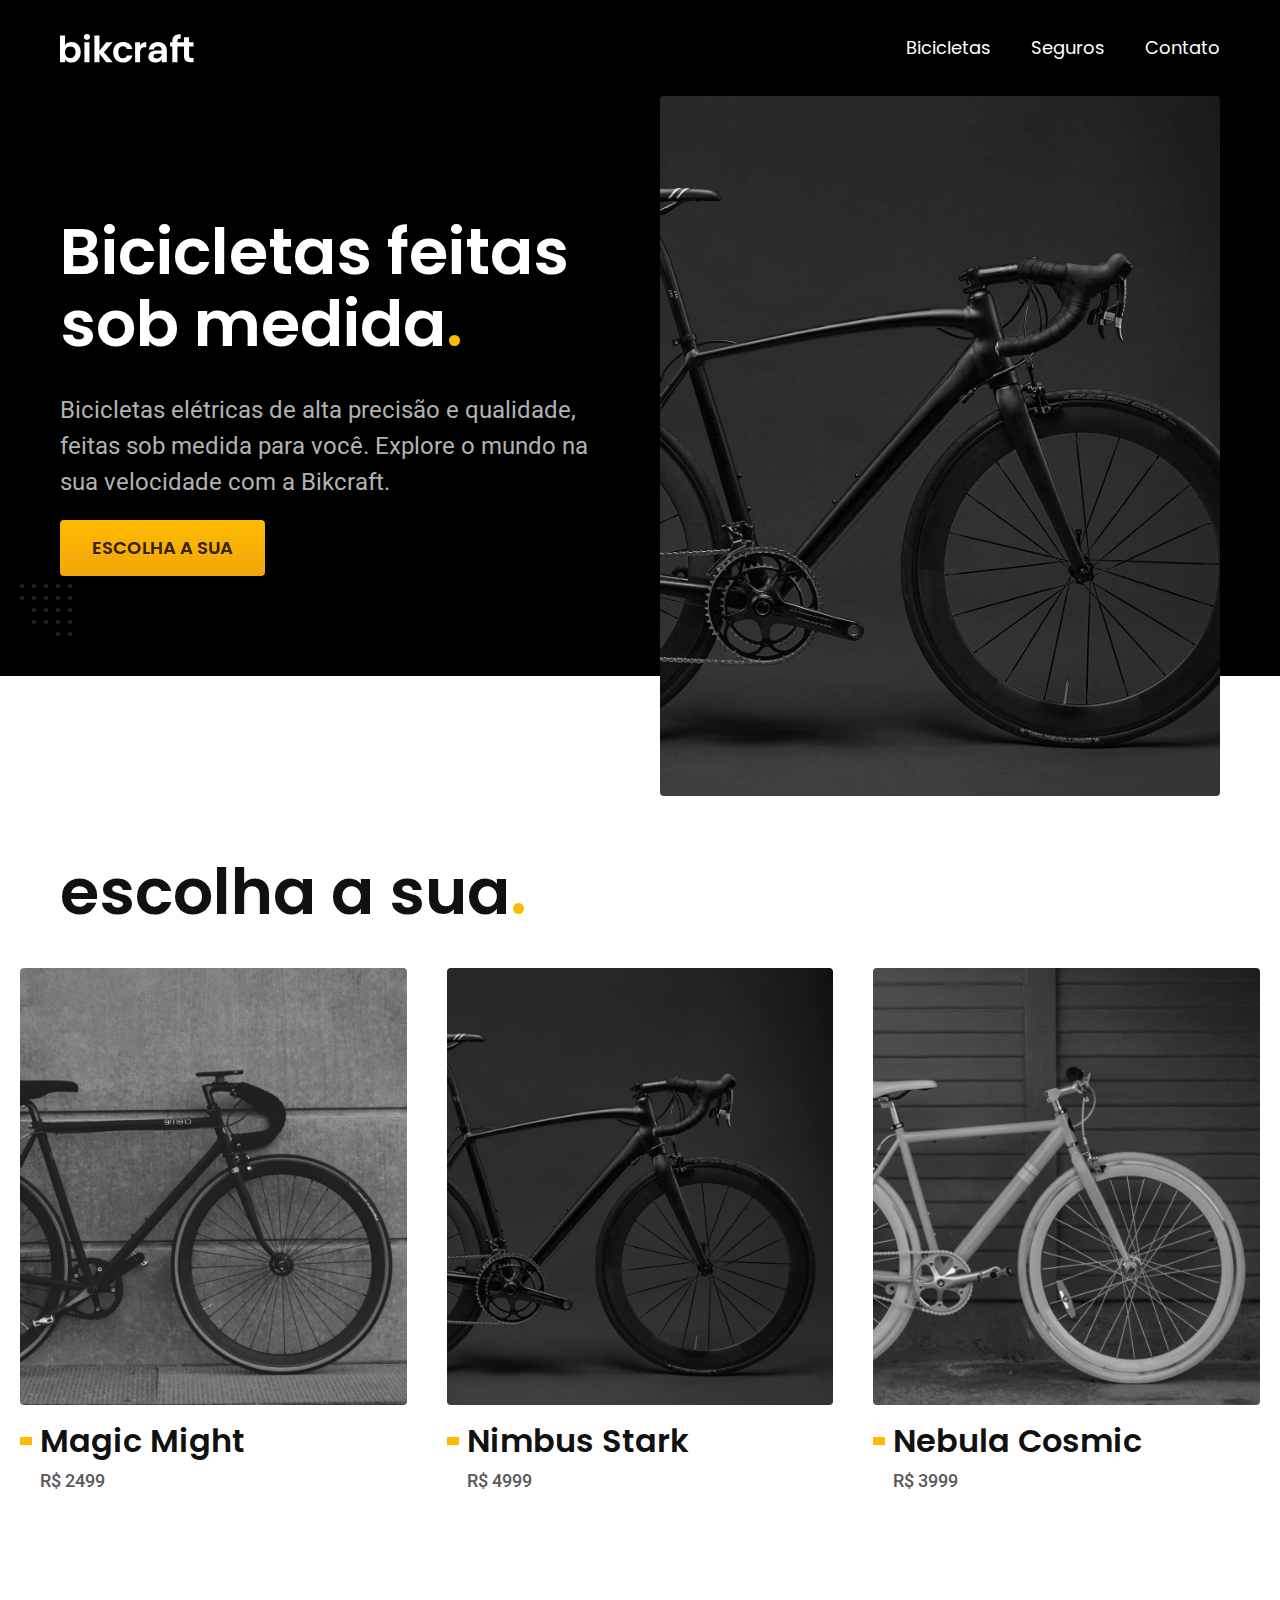
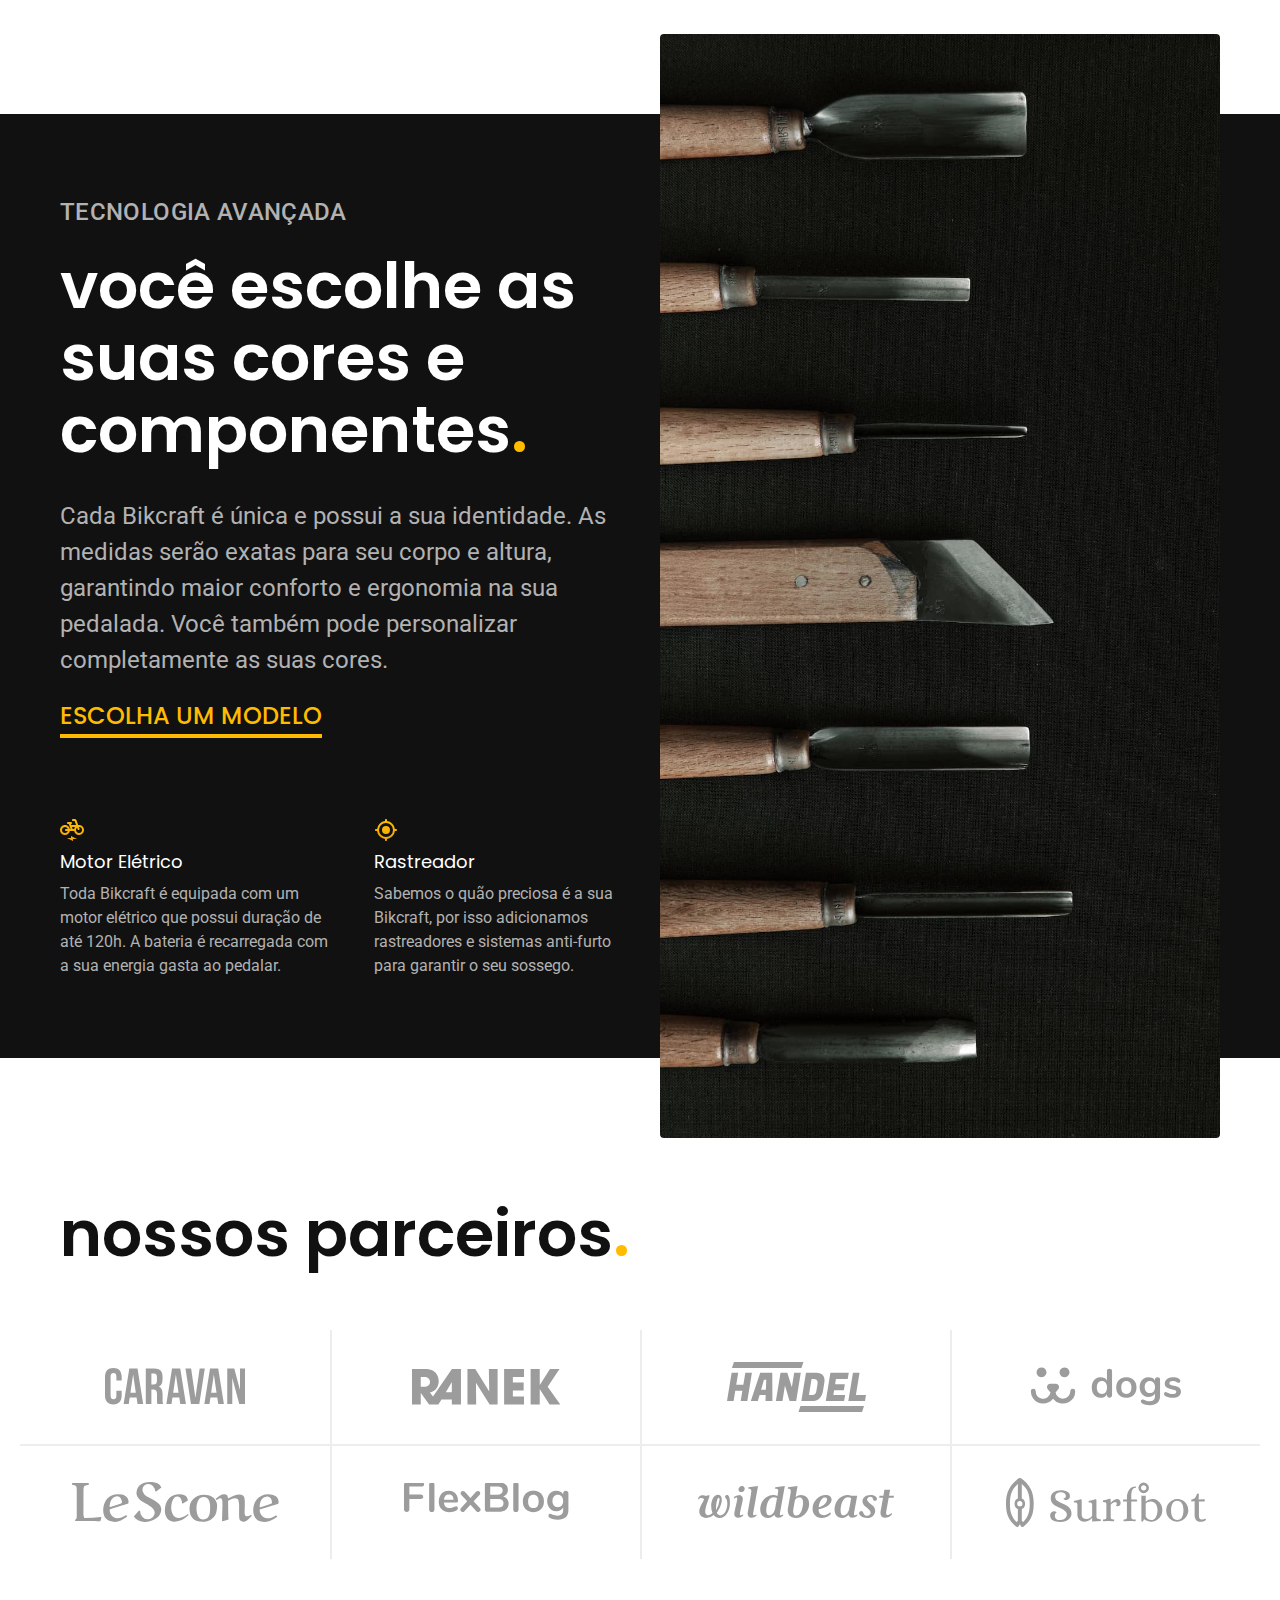
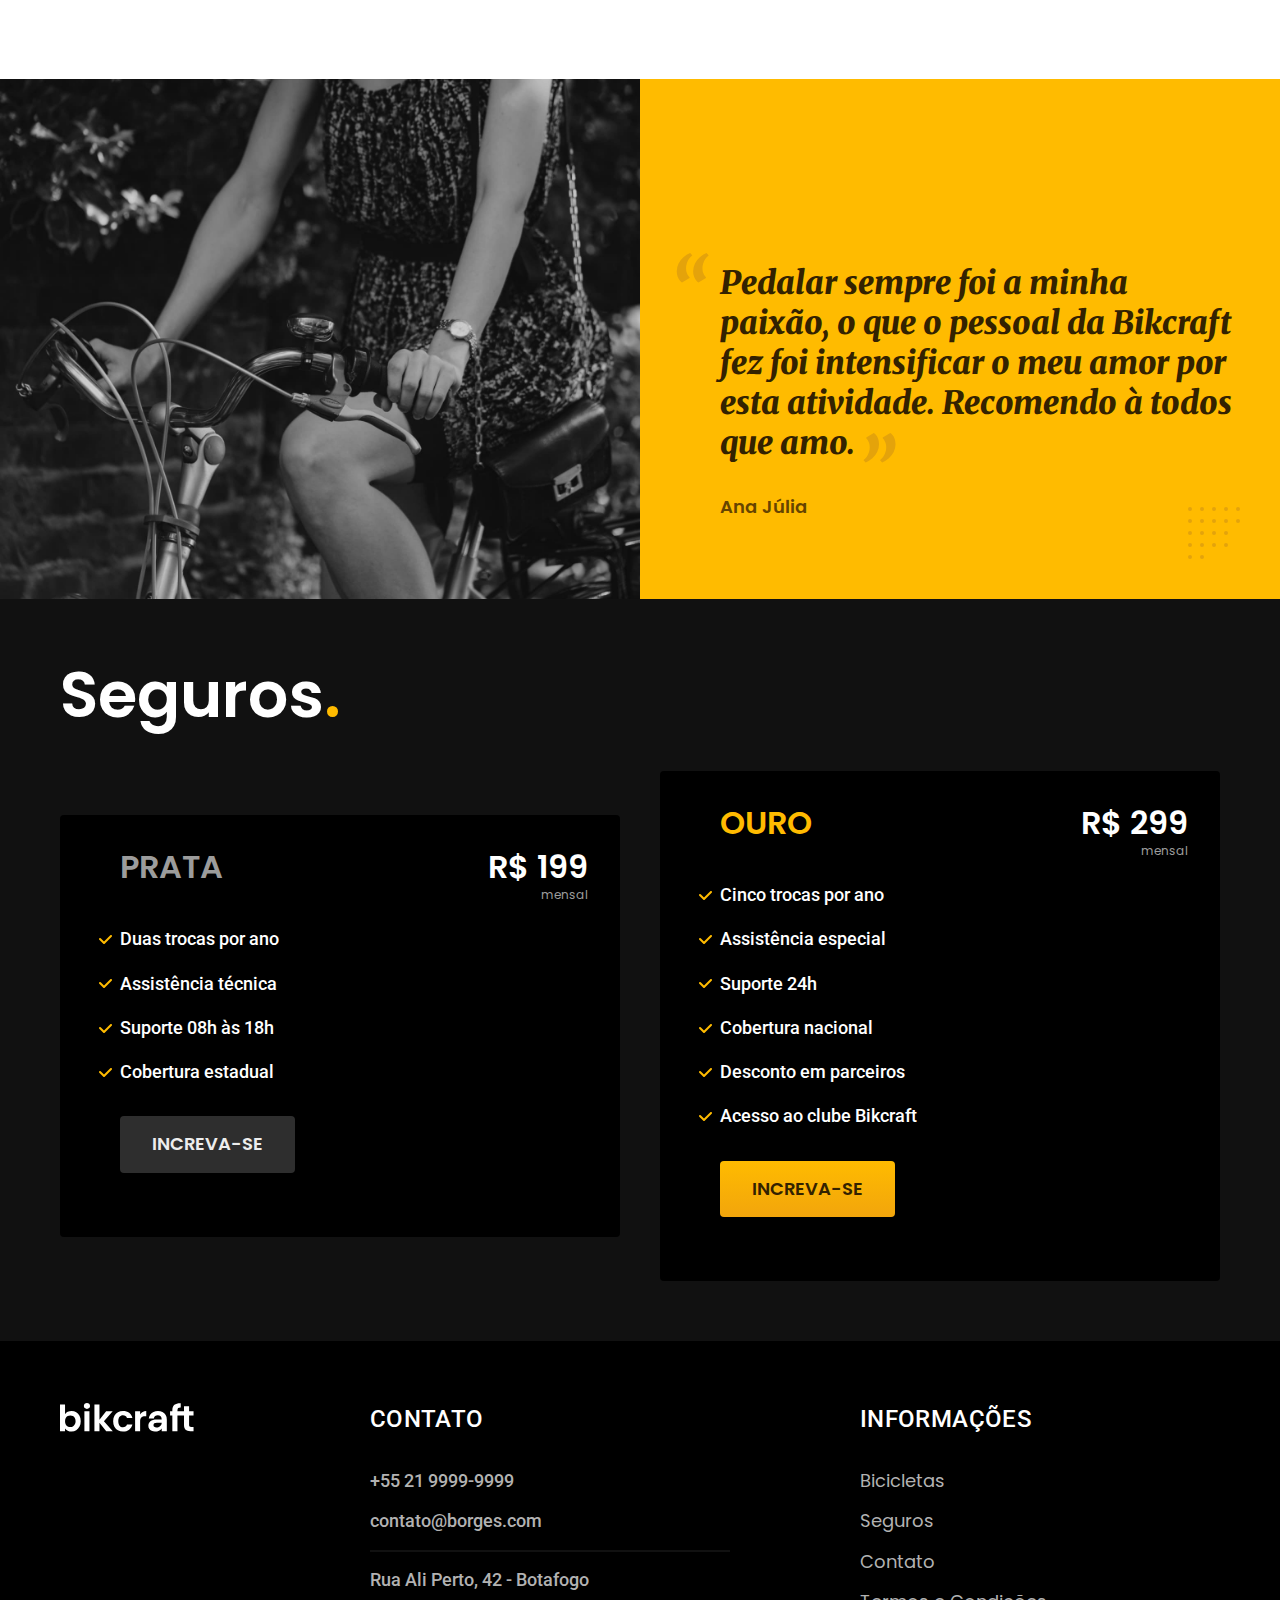
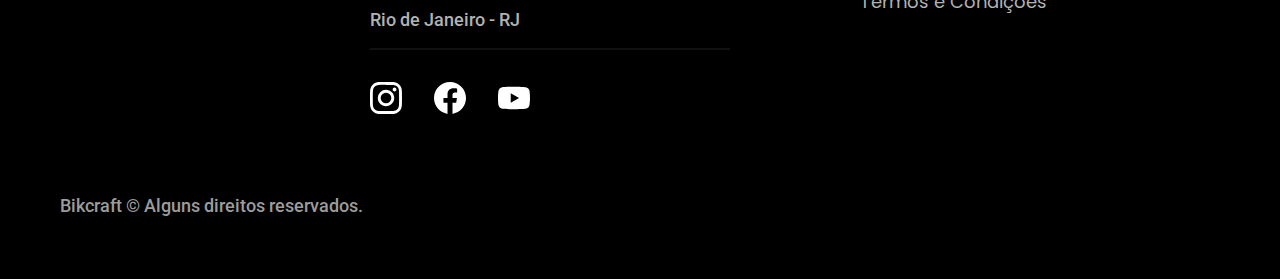
==== commit 08acd5d3: "otimizado para produção" ====
--- a/index.html
+++ b/index.html
@@ -7,12 +7,14 @@
   <title>Bikcraft - Bicicletas Elétricas</title>
   <meta name="description" content="Bicicletas elétricas de alta precisão e qualidade, feitas sob medida para o cliente. Explore o mundo na sua velocidade com a Bikcraft.">
 
-  <link rel="preload" href="./css/style.css" as="style">
-  <link rel="stylesheet" href="./css/style.css">
+  <link rel="icon" href="./favicon.svg" type="image/svg+xml">
+  <link rel="preload" href="./css/style.min.css" as="style">
+  <link rel="stylesheet" href="./css/style.min.css">
   <link rel="preconnect" href="https://fonts.googleapis.com">
   <link rel="preconnect" href="https://fonts.gstatic.com" crossorigin>
   <link href="https://fonts.googleapis.com/css2?family=Fira+Sans:wght@400;700&family=Merriweather:ital,wght@1,900&family=Poppins:wght@400;600&family=Roboto:wght@400;500&display=swap" rel="stylesheet">
 
+  <script>document.documentElement.classList.add('js');</script>
 </head>
 
 <body>
@@ -34,11 +36,11 @@
   <main class="introducao-bg">
     <div class="introducao container">
       <div class="introducao-conteudo">
-        <h1 class="font-1-xxl cor-0">Bicicletas feitas sob medidada<span class="cor-p1">.</span></h1>
-        <p class="font-2-l cor-5">Bicicletas elétricas de alta precisão e qualidade, feitas sob medida para você. Explore o mundo na sua velocidade com a Bikcraft.</p>
-        <a class="botao" href="./bicicletas.html">Escolha a sua</a>
-      </div>
-      <picture>
+        <h1 class="font-1-xxl cor-0 fadeInDown" data-anime="200">Bicicletas feitas sob medida<span class="cor-p1">.</span></h1>
+        <p class="font-2-l cor-5 fadeInDown" data-anime="400">Bicicletas elétricas de alta precisão e qualidade, feitas sob medida para você. Explore o mundo na sua velocidade com a Bikcraft.</p>
+        <a class="botao fadeInDown" data-anime="600" href="./bicicletas.html">Escolha a sua</a>
+      </div>
+      <picture class="fadeInDown" data-anime="800">
         <source media="(max-width: 800px)" srcset="./img/bicicletas/nimbus.jpg">
         <img src="./img/fotos/introducao.jpg" width="1280" height="1600" alt="Bicicleta elétrica preta">
       </picture>
@@ -195,6 +197,8 @@
 
   </footer>
 
+  <script src="./js/plugins/simple-anime.js"></script>
+  <script src="./js/script.js"></script>
 </body>
 
 </html>--- a/css/style.min.css
+++ b/css/style.min.css
@@ -0,0 +1 @@
+body{margin:0;font-family:Arial,Helvetica,sans-serif;color:#111}ul{padding:0;list-style:none}a{text-decoration:none;color:inherit}blockquote,dd,h1,h2,h3,h4,p,ul{margin:0}img{max-width:100%;height:auto;display:block}img[src$=".jpg"]{border-radius:4px}.font-1-xs{font:400 0.75rem/1.35 Poppins,sans-serif}.font-2-xs{font:400 0.875rem/1.43 Roboto,sans-serif}.font-1-s{font:400 1rem/1.5 Poppins,sans-serif}.font-2-s{font:400 1rem/1.5 Roboto,sans-serif}.font-1-m,.font-1-m-b{font:400 1.125rem/1.35 Poppins,sans-serif}.font-1-m-b{font-weight:600}.font-2-m{font:500 1.125rem/1.35 Roboto,sans-serif}.font-1-l{font:400 1.5rem/1.5 Poppins,sans-serif}.font-2-l,.font-2-l-b{font:400 1.5rem/1.5 Roboto,sans-serif}.font-2-l-b{font-weight:500;letter-spacing:.015em;text-transform:uppercase}.font-1-xl{font:600 2rem/1.25 Poppins,sans-serif}.font-2-xl{font:500 2rem/1.25 Roboto,sans-serif}.font-1-xxl{font:600 4rem/1.125 Poppins,sans-serif}@media (max-width:1200px){.font-1-xxl{font-size:3rem}.font-2-l,.font-2-l-b{font-size:1.125rem}}@media (max-width:800px){.font-1-xxl{font-size:2rem}.font-1-xl,.font-2-xl{font-size:1.5rem}}:root{--cor-0:#ffffff;--cor-1:#f7f7f7;--cor-2:#ededed;--cor-3:#dedede;--cor-4:#cccccc;--cor-5:#b2b2b2;--cor-6:#9c9c9c;--cor-7:#717171;--cor-8:#595959;--cor-9:#404040;--cor-10:#2e2e2e;--cor-11:#111111;--cor-12:#000000;--cor-p1:#ffbb00;--cor-p2:#e4a30b;--cor-p3:#a66f00;--cor-p4:#664400;--cor-p5:#332200}.cor-0{color:var(--cor-0)}.cor-1{color:var(--cor-1)}.cor-2{color:var(--cor-2)}.cor-3{color:var(--cor-3)}.cor-4{color:var(--cor-4)}.cor-5{color:var(--cor-5)}.cor-6{color:var(--cor-6)}.cor-7{color:var(--cor-7)}.cor-8{color:var(--cor-8)}.cor-9{color:var(--cor-9)}.cor-10{color:var(--cor-10)}.cor-11{color:var(--cor-11)}.cor-12{color:var(--cor-12)}.cor-p1{color:var(--cor-p1)}.cor-p2{color:var(--cor-p2)}.cor-p3{color:var(--cor-p3)}.cor-p4{color:var(--cor-p4)}.cor-p5{color:var(--cor-p5)}.js .fadeInDown{transform:translate3d(0,-20px,0)}.js .fadeInUp{transform:translate3d(0,20px,0)}.js .fadeInRight{transform:translate3d(20px,0,0)}.js .fadeInLeft{transform:translate3d(-20px,0,0)}.js [data-anime]{opacity:0}.js .anime{opacity:1;transform:none;transition:transform .8s,opacity .8s}.header-bg{background-color:var(--cor-12)}.header{display:flex;flex-wrap:wrap;gap:20px;justify-content:space-between;align-items:center;padding-top:20px;padding-bottom:20px}.header-menu{display:flex;flex-wrap:wrap;gap:40px}.header-menu a{display:inline-block;padding:16px 0;position:relative}.header-menu a::after{content:"";display:block;height:2px;width:0;background:var(--cor-0);margin-top:4px;transition:.3s;position:absolute}.header-menu a.ativo::after,.header-menu a:hover:after{width:100%}@media (max-width:800px){.header-menu{gap:20px}.header-menu a{background:var(--cor-11);padding:12px 16px;border-radius:4px}.header-menu a:hover{background:var(--cor-10)}.header a::after{display:none}}@media (max-width:600px){.header-menu{gap:12px}.header-menu a{padding:8px 12px;font-size:14px}}.footer-bg{background-color:var(--cor-12)}.footer{display:grid;grid-template-columns:3fr 5fr 4fr;gap:40px;padding-top:60px;padding-bottom:60px}.footer h3{margin-bottom:32px}.footer-contato ul{margin-bottom:32px}.footer-contato li:nth-child(2n):after{content:"";display:block;max-width:360px;height:2px;background:var(--cor-11);margin-top:16px}.footer li{margin-bottom:16px}.footer-redes{display:flex;gap:32px}.footer a:hover{color:var(--cor-0)}.footer-copy{grid-column:1/-1;margin-top:40px}@media (max-width:800px){.footer>img{display:none}.footer{grid-template-columns:1fr 1fr}}@media (max-width:800px){.footer{grid-template-columns:1fr;gap:60px}.footer-copy{margin-top:0}}.container{box-sizing:border-box;max-width:1200px;margin-left:auto;margin-right:auto;padding-left:20px;padding-right:20px}.botao{display:inline-block;padding:16px 32px;background:linear-gradient(#fb0,#f2a50c);border-radius:4px;box-shadow:0 1px 2px rgba(0,0,0,.1);text-transform:uppercase;color:var(--cor-p5);font:600 1.125rem/1.35 Poppins,sans-serif;max-width:max-content;border:none;cursor:pointer}.botao:hover{background:linear-gradient(#ffb60d,#e59317)}.botao.secundario{background:var(--cor-10);color:var(--cor-2)}.botao.secundario:hover{background:var(--cor-9)}.botao.seta{display:flex;align-items:center}.botao.seta::after{content:"";display:inline-block;width:18px;height:10px;margin-left:12px;background:url("../img/icones/seta.svg");transition:transform .2s}.botao.seta:hover::after{transform:translateX(4px)}@media (max-width:600px){.botao a{padding:12px 16px;font-size:1rem}}.link{display:inline-block;color:var(--cor-p1);font:500 1.5rem/1.5 Poppins,sans-serif;text-transform:uppercase}.link::after{content:"";display:block;width:100%;height:4px;background-color:currentColor}.link:hover{color:var(--cor-0)}.titulo-bg{background-color:var(--cor-11);padding-top:60px;padding-bottom:60px}.titulo{background:url("../img/dec/top-right.svg") no-repeat top right 20px}.titulo p{margin-bottom:4px}@media (max-width:800px){.titulo-bg{padding-top:40px;padding-bottom:40px}.titulo p{font-size:1rem;text-transform:lowercase;font-weight:400}}.form{display:grid;grid-template-columns:1fr 1fr;gap:20px}.form label{display:block;font:400 1rem/1.5 Poppins,sans-serif;margin-bottom:4px}.form .col-2{grid-column:span 2}.form input[type=email],.form input[type=text],.form textarea{font:400 1rem/1.5 Roboto,sans-serif;background:var(--cor-1);border:1px solid var(--cor-2);padding:12px;border-radius:4px;width:100%;box-sizing:border-box}.form input[type=email]:focus,.form input[type=text]:focus,.form textarea:focus{outline:0;border-color:var(--cor-p1);background:var(--cor-0);box-shadow:0 0 0 2px #fea}@media (max-width:600px){.form{grid-template-columns:1fr}.form .col-2{grid-column:1}}.introducao-bg{background:var(--cor-12) url("../img/dec/bottom-left.svg") no-repeat bottom 160px left 20px;box-shadow:inset 0 -120px var(--cor-0)}.introducao{display:grid;grid-template-columns:1fr 1fr;gap:0 40px}.introducao-conteudo{align-self:end;padding-bottom:220px}.introducao img{width:100%;height:100%;object-fit:cover;border-radius:4px}.introducao h1{margin-bottom:32px}.introducao p{margin-bottom:20px}@media (max-width:800px){.introducao-bg{background:var(--cor-11);padding-top:40px;box-shadow:inset 0 -60px #fff}.introducao{grid-template-columns:1fr;gap:32px}.introducao-conteudo{padding-bottom:0}.introducao h1{margin-bottom:16px}.introducao img{height:300px;width:100%}}.tecnologia-bg{background-color:var(--cor-11);box-shadow:inset 0 80px var(--cor-0),inset 0 -80px var(--cor-0)}.tecnologia{display:grid;grid-template-columns:1fr 1fr;gap:40px}.tecnologia-imagem img{width:100%;height:100%;object-fit:cover;object-position:left}.tecnologia-conteudo{padding-top:160px;padding-bottom:160px}.tecnologia-conteudo>span{display:block;margin-bottom:20px}.tecnologia-conteudo h2{margin-bottom:32px}.tecnologia-conteudo>p{margin-bottom:20px}.tecnologia a{margin-bottom:80px}.tecnologia-vantagens{display:flex;gap:40px}.tecnologia-vantagens h3{margin-bottom:8px;width:max-content}.tecnologia-vantagens img{width:24px;margin-bottom:8px}@media (max-width:800px){.tecnologia-bg{box-shadow:initial}.tecnologia{grid-template-columns:1fr}.tecnologia-conteudo{padding-top:60px;padding-bottom:60px}.tecnologia-imagem{display:none}.tecnologia a{margin-bottom:60px}}@media (max-width:600px){.tecnologia-vantagens{flex-direction:column}}.parceiros{padding-top:60px;padding-bottom:120px}.parceiros h2{margin-bottom:60px}.parceiros ul{padding:0 20px;max-width:1400px;display:grid;grid-template-columns:repeat(4,1fr);margin:0 auto}.parceiros li{display:flex;padding:32px;border-left:2px solid var(--cor-2)}.parceiros img{margin:auto}.parceiros li:first-child,.parceiros li:nth-child(5){border-left:none}.parceiros li:nth-child(n+5){border-top:2px solid var(--cor-2)}@media (max-width:800px){.parceiros{padding-bottom:60px}.parceiros li{display:flex;padding:20px}.parceiros h2{margin-bottom:20px}.parceiros ul{grid-template-columns:repeat(2,1fr)}.parceiros li:nth-child(n+3){border-top:2px solid var(--cor-2)}.parceiros li:nth-child(odd){border-left:none}}.depoimento{display:grid;grid-template-columns:1fr 1fr;background-color:var(--cor-p1);overflow:hidden}.depoimento img{width:100%;height:100%;object-fit:cover;border-radius:0}.depoimento-conteudo{padding:40px 40px 80px 80px;align-self:end;background:url("../img/dec/bottom-right-p.svg") no-repeat bottom 40px right 40px}.depoimento-conteudo p{max-width:32ch;font-family:Merriweather,serif;font-style:italic;font-weight:900;margin-bottom:32px;position:relative}.depoimento p::after,.depoimento p::before{font-size:5rem;color:var(--cor-p2);position:absolute}.depoimento p::before{content:"“";left:-50px;top:-20px}.depoimento p::after{content:"”"}@media (min-width:1200px){.depoimento img{max-height:520px}}@media (max-width:800px){.depoimento{grid-template-columns:1fr;text-align:center}.depoimento img{max-height:200px}.depoimento-conteudo{padding:40px 20px;justify-self:center}}.bicicletas-lista{padding-top:60px;padding-bottom:120px}.bicicletas-lista h2{margin-bottom:40px}.bicicletas-lista ul{display:flex;gap:40px;padding:0 20px 20px 20px;max-width:1400px;margin-left:auto;margin-right:auto;overflow-x:auto;-webkit-overflow-scrolling:touch}#bicicleta .bicicletas-lista ul{padding:0 0 20px 0}.bicicletas-lista li{flex:1;min-width:280px}.bicicletas-lista a{display:block}.bicicletas-lista img{margin-bottom:16px}.bicicletas-lista h3{margin-bottom:8px;display:flex;align-items:center}.bicicletas-lista h3::before{content:"";display:inline-block;height:8px;width:12px;margin-right:8px;background-color:var(--cor-p1);transition:width .3s}.bicicletas-lista a:hover h3::before{width:24px}.bicicletas-lista li span{padding-left:20px}@media (max-width:800px){.bicicletas-lista{padding-bottom:60px}.bicicletas-lista ul{gap:20px}}.bicicletas-bg{background:linear-gradient(to right,var(--cor-0) 30%,var(--cor-11) 0)}.bicicletas{display:grid;grid-template-columns:1fr 1fr;gap:40px;padding-top:60px;padding-bottom:60px;background:url("../img/dec/top-right.svg") no-repeat top 40px right 20px}.bicicletas-imagem{display:grid}.bicicletas-imagem img{grid-area:1/1}.bicicletas-imagem span{grid-area:1/1;place-self:start end;margin-top:20px;background:var(--cor-12);display:inline-block;padding:8px 16px 8px 8px;border-radius:4px 0 0 4px}.bicicletas-conteudo{display:grid;grid-template-columns:1fr auto;align-content:start}.bicicletas h2,.bicicletas p{grid-column:1/-1}.bicicletas h2{margin-bottom:20px}.bicicletas h2::before{content:"";display:block;width:12px;height:8px;background-color:var(--cor-p1);margin-bottom:8px}.bicicletas p{margin-bottom:32px}.bicicletas a{place-self:end}.bicicletas li{display:flex;align-items:center}.bicicletas ul{display:grid;gap:16px}.bicicletas-conteudo img{width:24px;margin-right:8px}@media (max-width:800px){.bicicletas-bg{background:var(--cor-11)}.bicicletas{grid-template-columns:1fr;gap:20px;padding-top:40px;padding-bottom:40px}}@media (max-width:600px){.bicicletas-conteudo{grid-template-columns:1fr}.bicicletas ul{font-size:1rem;grid-template-columns:1fr 1fr;margin-bottom:32px}.bicicletas a{place-self:start}}.bicicleta{display:grid;grid-template-columns:1fr 1fr;align-items:start;gap:40px;padding-top:60px;padding-bottom:60px}#bicicleta .titulo p{text-transform:uppercase}.bicicleta-imagens{display:flex;flex-wrap:wrap;gap:20px}.bicicleta-imagens img{flex:1;min-width:200px}.bicicleta-imagens img:first-child{min-width:100%}.bicicleta-conteudo>p{margin-bottom:32px}.bicicleta-comprar{display:grid;grid-template-columns:max-content auto;align-items:center;justify-items:start;gap:8px 12px;margin-bottom:40px}.bicicleta-comprar a{grid-row:span 2}.bicicleta-comprar span{display:flex;align-items:center;background-color:var(--cor-12);gap:8px;padding:4px 8px;border-radius:4px}.bicicleta-conteudo h2{text-transform:uppercase;letter-spacing:.015em;margin-bottom:12px}.bicicleta-ficha,.bicicleta-informacoes{padding:32px;background-color:var(--cor-12);border-radius:4px}.bicicleta-informacoes{margin-bottom:40px;display:grid;grid-template-columns:1fr 1fr;gap:32px}.bicicleta-informacoes img{width:24px;margin-bottom:8px}.bicicleta-informacoes h3{margin-bottom:8px}.bicicleta-ficha li{padding:4px 0;display:flex;justify-content:space-between;border-bottom:1px solid var(--cor-11)}.bicicleta-ficha li:last-child{border-bottom:none}.bicicleta-ficha span{color:var(--cor-6)}@media (max-width:800px){.bicicleta{grid-template-columns:1fr;padding-top:40px;padding-bottom:40px}.bicicleta-imagens{grid-row:2}}@media (max-width:400px){.bicicleta-informacoes{grid-template-columns:1fr}.bicicleta-comprar{grid-template-columns:1fr}}.seguro-bg{background-color:var(--cor-11);box-shadow:inset 0 120px var(--cor-0),inset 0 -120px var(--cor-12)}.seguro{display:grid;grid-template-columns:1fr 1fr;gap:40px}.seguro img{width:100%;height:100%;object-fit:cover}.seguro-conteudo{padding-top:180px;padding-bottom:180px}.seguro h2{margin-bottom:32px}.seguro p{margin-bottom:20px}@media (max-width:800px){.seguro-bg{box-shadow:inset 0 -60px var(--cor-12)}.seguro{grid-template-columns:1fr}.seguro-conteudo{grid-row:1;padding-top:40px;padding-bottom:0}}.seguros-bg{background:var(--cor-11)}.seguros{padding-top:60px;padding-bottom:60px;display:grid;grid-template-columns:1fr 1fr;gap:40px;align-items:center}#seguros .seguros{padding-top:0}.seguros h2{grid-column:1/-1}.seguros-item{background-color:var(--cor-12);padding:32px 32px 32px 60px;display:grid;grid-template-columns:1fr auto;border-radius:4px}.seguros-item h3{margin-bottom:40px}.seguros-item span{grid-column:2;display:block;text-align:right}.seguros-item ul{grid-column:1/-1;margin-bottom:32px}.seguros-item li{display:flex;align-items:center;position:relative}.seguros-item li+li{margin-top:20px}.seguros-item li::before{content:"";display:inline-block;width:13px;height:9px;background-image:url(../img/icones/lista.svg);position:absolute;left:-21px}.seguros-item a{grid-column:1/-1;margin-bottom:32px}@media (max-width:800px){.seguros{grid-template-columns:1fr}}.vantagens-bg{background-color:var(--cor-12)}.vantagens{padding-top:120px;padding-bottom:120px}.vantagens h2{margin-bottom:60px}.vantagens ul{display:grid;grid-template-columns:repeat(auto-fit,minmax(280px,max-content));gap:40px 80px}.vantagens h3,.vantagens img{margin-bottom:8px}@media (max-width:800px){.vantagens{padding-top:60px;padding-bottom:60px}.vantagens h2{margin-bottom:40px}.vantagens ul{gap:20px}}.perguntas{padding-top:120px;padding-bottom:120px}.perguntas h2{margin-bottom:60px}.perguntas dl>div{padding:20px;border-radius:4px}.perguntas dl>div:nth-child(odd){background-color:var(--cor-1)}.perguntas button{display:grid;grid-template-columns:auto 1fr auto;align-items:center;gap:8px;cursor:pointer;border:none;background:0 0;width:100%;text-align:left}.perguntas button::before{content:"";display:inline-block;width:12px;height:8px;background-color:var(--cor-p1)}.perguntas button::after{content:"";display:inline-block;width:14px;height:6px;background:url("../img/icones/seta-abrir.svg");transition:.3s}.perguntas button:hover::after,.perguntas button[aria-expanded=true]::after{transform:rotate(180deg)}.js .perguntas dd{display:none}.js .perguntas dd.ativa{display:block}.perguntas dd{padding-left:20px;padding-top:16px;max-width:80ch}@media (max-width:800px){.perguntas{padding-top:60px;padding-bottom:60px}.perguntas h2{margin-bottom:40px}}#contato{background:linear-gradient(var(--cor-11) 600px,var(--cor-1) 0)}.contato{display:grid;grid-template-columns:5fr 7fr}.contato-dados,.contato-formulario{padding:60px;box-shadow:0 1px 2px rgba(0,0,0,.1)}.contato-dados{border-radius:5px 0 0 5px;background:var(--cor-12) url("../img/dec/bottom-left.svg") no-repeat bottom 20px left 20px}.contato-formulario{border-radius:0 5px 5px 0;background:var(--cor-0) url("../img/dec/bottom-right.svg") no-repeat bottom 20px right 20px}.contato-dados h2{margin-bottom:60px}.contato-endereco{margin-bottom:32px;padding-left:28px;background:url("../img/icones/local.svg") no-repeat 0 2px}.contato-endereco p{margin-bottom:8px}.contato-meios a{display:block;max-width:max-content;margin-bottom:8px;padding-left:28px}.contato-meios a:hover{color:var(--cor-0)}.contato-meios a:first-child{background:url("../img/icones/email.svg") no-repeat 0 2px}.contato-meios a:nth-child(2){margin-bottom:32px}.contato-meios a:nth-child(3){background:url("../img/icones/telefone.svg") no-repeat 0 2px;margin-bottom:60px}.contato-redes{display:flex;gap:32px;padding-left:28px}@media (max-width:800px){.contato{grid-template-columns:1fr}.contato-dados,.contato-formulario{padding:20px}.contato-dados{border-radius:5px 5px 0 0;background:var(--cor-12)}.contato-formulario{border-radius:0 0 5px 5px}.contato-dados h2,.contato-meios a:nth-child(3){margin-bottom:32px}.contato-redes{margin-bottom:12px}}.lojas{display:grid;grid-template-columns:1fr 1fr;gap:0 40px;padding-top:120px;padding-bottom:120px}.lojas h2{grid-column:1/-1;margin-bottom:60px}.lojas img{border-radius:4px 4px 0 0}.lojas-item{border-radius:4px;background:var(--cor-0);box-shadow:0 1px 2px rgba(0,0,0,.1)}.lojas-conteudo{display:grid;grid-template-columns:1fr 1fr;gap:32px 16px;padding:32px}.lojas-conteudo h3,.lojas-tempo{grid-column:1/-1}.lojas-dados{display:grid;gap:8px;border-left:2px solid var(--cor-2);padding-left:12px}.lojas-tempo{display:flex;align-items:center;gap:8px}@media (max-width:800px){.lojas{gap:20px;padding-top:60px;padding-bottom:60px}.lojas h2{margin-bottom:32px}.lojas-conteudo{grid-template-columns:1fr}}@media (max-width:600px){.lojas{grid-template-columns:1fr}}#orcamento{background:linear-gradient(var(--cor-11) 600px,var(--cor-1) 0)}.orcamento{display:grid;grid-template-columns:5fr 7fr;padding-bottom:120px}.orcamento h2{text-transform:uppercase;position:relative;display:flex;align-items:center}.orcamento h2::before{content:"";display:inline-block;width:4px;height:8px;background-color:var(--cor-p1);position:absolute;left:-12px}.orcamento-dados,.orcamento-produto{padding:60px;box-shadow:0 1px 2px rgba(0,0,0,.1)}.orcamento-produto{border-radius:5px 0 0 5px;background:var(--cor-12) url("../img/dec/bottom-left.svg") no-repeat bottom 20px left 20px;display:grid;grid-template-columns:1fr 1fr;gap:20px;align-content:start}.orcamento-produto>*{grid-column:1/-1}.orcamento-produto>label{grid-column:initial}.orcamento-produto label{font:400 1rem/1.5 Poppins,sans-serif;color:var(--cor-4);background-color:var(--cor-10);padding:12px 16px;border-radius:4px;cursor:pointer;display:grid;grid-template-columns:auto 1fr auto;align-items:center;border:1px solid var(--cor-10)}.orcamento-produto input:checked+label{background:var(--cor-0);color:var(--cor-11)}.orcamento-produto label::before{content:"";display:inline-block;box-sizing:border-box;width:12px;height:12px;border:1px solid var(--cor-6);border-radius:50%;margin-right:8px}.orcamento-produto input:checked+label::before{border-color:var(--cor-7);box-shadow:inset 0 0 0 3px var(--cor-0),inset 0 0 0 6px var(--cor-7)}.orcamento-produto label:hover{background-color:var(--cor-9);border-color:var(--cor-9)}.orcamento-produto input:focus+label{box-shadow:0 0 0 2px var(--cor-p1);border-color:var(--cor-12)}.orcamento-produto label:focus{background-color:var(--cor-9);box-shadow:0 0 0 2px var(--cor-p1)}.orcamento-produto label span{display:none}.orcamento-produto input:checked+label span{display:inline-block}.orcamento-produto input{opacity:0;position:absolute;pointer-events:none}.orcamento-dados{border-radius:0 5px 5px 0;background:var(--cor-0) url("../img/dec/bottom-right.svg") no-repeat bottom 20px right 20px}.orcamento-conteudo{display:none}.orcamento-conteudo h2,.orcamento-dados h2:nth-last-of-type(n+2){margin-top:20px}#bikcraft:checked~#orcamento-bikcraft,#seguro:checked~#orcamento-seguro{display:grid;gap:20px}.orcamento-detalhes{display:none;background:var(--cor-0);padding:20px;grid-template-columns:1fr 1fr;border-radius:4px;align-items:center}.orcamento-detalhes li{display:flex;align-items:center;margin-bottom:8px}.orcamento-detalhes li img{width:16px;margin-right:8px}.orcamento-produto input:checked+label+.orcamento-detalhes{display:grid}@media (max-width:1200px){.orcamento-dados,.orcamento-produto{padding:32px}}@media (max-width:800px){.orcamento{grid-template-columns:1fr}.orcamento-produto{border-radius:5px 5px 0 0;background:var(--cor-12)}.orcamento-dados{border-radius:0 0 5px 5px}}@media (max-width:400px){.orcamento-produto{grid-template-columns:1fr}}.termos{padding-top:80px;padding-bottom:80px}.termos h2{font-weight:600;margin-bottom:20px}.termos p+h2{margin-top:40px}.termos p{max-width:75ch;margin-bottom:24px}--- a/css/style.min.css
+++ b/css/style.min.css
@@ -0,0 +1 @@
+body{margin:0;font-family:Arial,Helvetica,sans-serif;color:#111}ul{padding:0;list-style:none}a{text-decoration:none;color:inherit}blockquote,dd,h1,h2,h3,h4,p,ul{margin:0}img{max-width:100%;height:auto;display:block}img[src$=".jpg"]{border-radius:4px}.font-1-xs{font:400 0.75rem/1.35 Poppins,sans-serif}.font-2-xs{font:400 0.875rem/1.43 Roboto,sans-serif}.font-1-s{font:400 1rem/1.5 Poppins,sans-serif}.font-2-s{font:400 1rem/1.5 Roboto,sans-serif}.font-1-m,.font-1-m-b{font:400 1.125rem/1.35 Poppins,sans-serif}.font-1-m-b{font-weight:600}.font-2-m{font:500 1.125rem/1.35 Roboto,sans-serif}.font-1-l{font:400 1.5rem/1.5 Poppins,sans-serif}.font-2-l,.font-2-l-b{font:400 1.5rem/1.5 Roboto,sans-serif}.font-2-l-b{font-weight:500;letter-spacing:.015em;text-transform:uppercase}.font-1-xl{font:600 2rem/1.25 Poppins,sans-serif}.font-2-xl{font:500 2rem/1.25 Roboto,sans-serif}.font-1-xxl{font:600 4rem/1.125 Poppins,sans-serif}@media (max-width:1200px){.font-1-xxl{font-size:3rem}.font-2-l,.font-2-l-b{font-size:1.125rem}}@media (max-width:800px){.font-1-xxl{font-size:2rem}.font-1-xl,.font-2-xl{font-size:1.5rem}}:root{--cor-0:#ffffff;--cor-1:#f7f7f7;--cor-2:#ededed;--cor-3:#dedede;--cor-4:#cccccc;--cor-5:#b2b2b2;--cor-6:#9c9c9c;--cor-7:#717171;--cor-8:#595959;--cor-9:#404040;--cor-10:#2e2e2e;--cor-11:#111111;--cor-12:#000000;--cor-p1:#ffbb00;--cor-p2:#e4a30b;--cor-p3:#a66f00;--cor-p4:#664400;--cor-p5:#332200}.cor-0{color:var(--cor-0)}.cor-1{color:var(--cor-1)}.cor-2{color:var(--cor-2)}.cor-3{color:var(--cor-3)}.cor-4{color:var(--cor-4)}.cor-5{color:var(--cor-5)}.cor-6{color:var(--cor-6)}.cor-7{color:var(--cor-7)}.cor-8{color:var(--cor-8)}.cor-9{color:var(--cor-9)}.cor-10{color:var(--cor-10)}.cor-11{color:var(--cor-11)}.cor-12{color:var(--cor-12)}.cor-p1{color:var(--cor-p1)}.cor-p2{color:var(--cor-p2)}.cor-p3{color:var(--cor-p3)}.cor-p4{color:var(--cor-p4)}.cor-p5{color:var(--cor-p5)}.js .fadeInDown{transform:translate3d(0,-20px,0)}.js .fadeInUp{transform:translate3d(0,20px,0)}.js .fadeInRight{transform:translate3d(20px,0,0)}.js .fadeInLeft{transform:translate3d(-20px,0,0)}.js [data-anime]{opacity:0}.js .anime{opacity:1;transform:none;transition:transform .8s,opacity .8s}.header-bg{background-color:var(--cor-12)}.header{display:flex;flex-wrap:wrap;gap:20px;justify-content:space-between;align-items:center;padding-top:20px;padding-bottom:20px}.header-menu{display:flex;flex-wrap:wrap;gap:40px}.header-menu a{display:inline-block;padding:16px 0;position:relative}.header-menu a::after{content:"";display:block;height:2px;width:0;background:var(--cor-0);margin-top:4px;transition:.3s;position:absolute}.header-menu a.ativo::after,.header-menu a:hover:after{width:100%}@media (max-width:800px){.header-menu{gap:20px}.header-menu a{background:var(--cor-11);padding:12px 16px;border-radius:4px}.header-menu a:hover{background:var(--cor-10)}.header a::after{display:none}}@media (max-width:600px){.header-menu{gap:12px}.header-menu a{padding:8px 12px;font-size:14px}}.footer-bg{background-color:var(--cor-12)}.footer{display:grid;grid-template-columns:3fr 5fr 4fr;gap:40px;padding-top:60px;padding-bottom:60px}.footer h3{margin-bottom:32px}.footer-contato ul{margin-bottom:32px}.footer-contato li:nth-child(2n):after{content:"";display:block;max-width:360px;height:2px;background:var(--cor-11);margin-top:16px}.footer li{margin-bottom:16px}.footer-redes{display:flex;gap:32px}.footer a:hover{color:var(--cor-0)}.footer-copy{grid-column:1/-1;margin-top:40px}@media (max-width:800px){.footer>img{display:none}.footer{grid-template-columns:1fr 1fr}}@media (max-width:800px){.footer{grid-template-columns:1fr;gap:60px}.footer-copy{margin-top:0}}.container{box-sizing:border-box;max-width:1200px;margin-left:auto;margin-right:auto;padding-left:20px;padding-right:20px}.botao{display:inline-block;padding:16px 32px;background:linear-gradient(#fb0,#f2a50c);border-radius:4px;box-shadow:0 1px 2px rgba(0,0,0,.1);text-transform:uppercase;color:var(--cor-p5);font:600 1.125rem/1.35 Poppins,sans-serif;max-width:max-content;border:none;cursor:pointer}.botao:hover{background:linear-gradient(#ffb60d,#e59317)}.botao.secundario{background:var(--cor-10);color:var(--cor-2)}.botao.secundario:hover{background:var(--cor-9)}.botao.seta{display:flex;align-items:center}.botao.seta::after{content:"";display:inline-block;width:18px;height:10px;margin-left:12px;background:url("../img/icones/seta.svg");transition:transform .2s}.botao.seta:hover::after{transform:translateX(4px)}@media (max-width:600px){.botao a{padding:12px 16px;font-size:1rem}}.link{display:inline-block;color:var(--cor-p1);font:500 1.5rem/1.5 Poppins,sans-serif;text-transform:uppercase}.link::after{content:"";display:block;width:100%;height:4px;background-color:currentColor}.link:hover{color:var(--cor-0)}.titulo-bg{background-color:var(--cor-11);padding-top:60px;padding-bottom:60px}.titulo{background:url("../img/dec/top-right.svg") no-repeat top right 20px}.titulo p{margin-bottom:4px}@media (max-width:800px){.titulo-bg{padding-top:40px;padding-bottom:40px}.titulo p{font-size:1rem;text-transform:lowercase;font-weight:400}}.form{display:grid;grid-template-columns:1fr 1fr;gap:20px}.form label{display:block;font:400 1rem/1.5 Poppins,sans-serif;margin-bottom:4px}.form .col-2{grid-column:span 2}.form input[type=email],.form input[type=text],.form textarea{font:400 1rem/1.5 Roboto,sans-serif;background:var(--cor-1);border:1px solid var(--cor-2);padding:12px;border-radius:4px;width:100%;box-sizing:border-box}.form input[type=email]:focus,.form input[type=text]:focus,.form textarea:focus{outline:0;border-color:var(--cor-p1);background:var(--cor-0);box-shadow:0 0 0 2px #fea}@media (max-width:600px){.form{grid-template-columns:1fr}.form .col-2{grid-column:1}}.introducao-bg{background:var(--cor-12) url("../img/dec/bottom-left.svg") no-repeat bottom 160px left 20px;box-shadow:inset 0 -120px var(--cor-0)}.introducao{display:grid;grid-template-columns:1fr 1fr;gap:0 40px}.introducao-conteudo{align-self:end;padding-bottom:220px}.introducao img{width:100%;height:100%;object-fit:cover;border-radius:4px}.introducao h1{margin-bottom:32px}.introducao p{margin-bottom:20px}@media (max-width:800px){.introducao-bg{background:var(--cor-11);padding-top:40px;box-shadow:inset 0 -60px #fff}.introducao{grid-template-columns:1fr;gap:32px}.introducao-conteudo{padding-bottom:0}.introducao h1{margin-bottom:16px}.introducao img{height:300px;width:100%}}.tecnologia-bg{background-color:var(--cor-11);box-shadow:inset 0 80px var(--cor-0),inset 0 -80px var(--cor-0)}.tecnologia{display:grid;grid-template-columns:1fr 1fr;gap:40px}.tecnologia-imagem img{width:100%;height:100%;object-fit:cover;object-position:left}.tecnologia-conteudo{padding-top:160px;padding-bottom:160px}.tecnologia-conteudo>span{display:block;margin-bottom:20px}.tecnologia-conteudo h2{margin-bottom:32px}.tecnologia-conteudo>p{margin-bottom:20px}.tecnologia a{margin-bottom:80px}.tecnologia-vantagens{display:flex;gap:40px}.tecnologia-vantagens h3{margin-bottom:8px;width:max-content}.tecnologia-vantagens img{width:24px;margin-bottom:8px}@media (max-width:800px){.tecnologia-bg{box-shadow:initial}.tecnologia{grid-template-columns:1fr}.tecnologia-conteudo{padding-top:60px;padding-bottom:60px}.tecnologia-imagem{display:none}.tecnologia a{margin-bottom:60px}}@media (max-width:600px){.tecnologia-vantagens{flex-direction:column}}.parceiros{padding-top:60px;padding-bottom:120px}.parceiros h2{margin-bottom:60px}.parceiros ul{padding:0 20px;max-width:1400px;display:grid;grid-template-columns:repeat(4,1fr);margin:0 auto}.parceiros li{display:flex;padding:32px;border-left:2px solid var(--cor-2)}.parceiros img{margin:auto}.parceiros li:first-child,.parceiros li:nth-child(5){border-left:none}.parceiros li:nth-child(n+5){border-top:2px solid var(--cor-2)}@media (max-width:800px){.parceiros{padding-bottom:60px}.parceiros li{display:flex;padding:20px}.parceiros h2{margin-bottom:20px}.parceiros ul{grid-template-columns:repeat(2,1fr)}.parceiros li:nth-child(n+3){border-top:2px solid var(--cor-2)}.parceiros li:nth-child(odd){border-left:none}}.depoimento{display:grid;grid-template-columns:1fr 1fr;background-color:var(--cor-p1);overflow:hidden}.depoimento img{width:100%;height:100%;object-fit:cover;border-radius:0}.depoimento-conteudo{padding:40px 40px 80px 80px;align-self:end;background:url("../img/dec/bottom-right-p.svg") no-repeat bottom 40px right 40px}.depoimento-conteudo p{max-width:32ch;font-family:Merriweather,serif;font-style:italic;font-weight:900;margin-bottom:32px;position:relative}.depoimento p::after,.depoimento p::before{font-size:5rem;color:var(--cor-p2);position:absolute}.depoimento p::before{content:"“";left:-50px;top:-20px}.depoimento p::after{content:"”"}@media (min-width:1200px){.depoimento img{max-height:520px}}@media (max-width:800px){.depoimento{grid-template-columns:1fr;text-align:center}.depoimento img{max-height:200px}.depoimento-conteudo{padding:40px 20px;justify-self:center}}.bicicletas-lista{padding-top:60px;padding-bottom:120px}.bicicletas-lista h2{margin-bottom:40px}.bicicletas-lista ul{display:flex;gap:40px;padding:0 20px 20px 20px;max-width:1400px;margin-left:auto;margin-right:auto;overflow-x:auto;-webkit-overflow-scrolling:touch}#bicicleta .bicicletas-lista ul{padding:0 0 20px 0}.bicicletas-lista li{flex:1;min-width:280px}.bicicletas-lista a{display:block}.bicicletas-lista img{margin-bottom:16px}.bicicletas-lista h3{margin-bottom:8px;display:flex;align-items:center}.bicicletas-lista h3::before{content:"";display:inline-block;height:8px;width:12px;margin-right:8px;background-color:var(--cor-p1);transition:width .3s}.bicicletas-lista a:hover h3::before{width:24px}.bicicletas-lista li span{padding-left:20px}@media (max-width:800px){.bicicletas-lista{padding-bottom:60px}.bicicletas-lista ul{gap:20px}}.bicicletas-bg{background:linear-gradient(to right,var(--cor-0) 30%,var(--cor-11) 0)}.bicicletas{display:grid;grid-template-columns:1fr 1fr;gap:40px;padding-top:60px;padding-bottom:60px;background:url("../img/dec/top-right.svg") no-repeat top 40px right 20px}.bicicletas-imagem{display:grid}.bicicletas-imagem img{grid-area:1/1}.bicicletas-imagem span{grid-area:1/1;place-self:start end;margin-top:20px;background:var(--cor-12);display:inline-block;padding:8px 16px 8px 8px;border-radius:4px 0 0 4px}.bicicletas-conteudo{display:grid;grid-template-columns:1fr auto;align-content:start}.bicicletas h2,.bicicletas p{grid-column:1/-1}.bicicletas h2{margin-bottom:20px}.bicicletas h2::before{content:"";display:block;width:12px;height:8px;background-color:var(--cor-p1);margin-bottom:8px}.bicicletas p{margin-bottom:32px}.bicicletas a{place-self:end}.bicicletas li{display:flex;align-items:center}.bicicletas ul{display:grid;gap:16px}.bicicletas-conteudo img{width:24px;margin-right:8px}@media (max-width:800px){.bicicletas-bg{background:var(--cor-11)}.bicicletas{grid-template-columns:1fr;gap:20px;padding-top:40px;padding-bottom:40px}}@media (max-width:600px){.bicicletas-conteudo{grid-template-columns:1fr}.bicicletas ul{font-size:1rem;grid-template-columns:1fr 1fr;margin-bottom:32px}.bicicletas a{place-self:start}}.bicicleta{display:grid;grid-template-columns:1fr 1fr;align-items:start;gap:40px;padding-top:60px;padding-bottom:60px}#bicicleta .titulo p{text-transform:uppercase}.bicicleta-imagens{display:flex;flex-wrap:wrap;gap:20px}.bicicleta-imagens img{flex:1;min-width:200px}.bicicleta-imagens img:first-child{min-width:100%}.bicicleta-conteudo>p{margin-bottom:32px}.bicicleta-comprar{display:grid;grid-template-columns:max-content auto;align-items:center;justify-items:start;gap:8px 12px;margin-bottom:40px}.bicicleta-comprar a{grid-row:span 2}.bicicleta-comprar span{display:flex;align-items:center;background-color:var(--cor-12);gap:8px;padding:4px 8px;border-radius:4px}.bicicleta-conteudo h2{text-transform:uppercase;letter-spacing:.015em;margin-bottom:12px}.bicicleta-ficha,.bicicleta-informacoes{padding:32px;background-color:var(--cor-12);border-radius:4px}.bicicleta-informacoes{margin-bottom:40px;display:grid;grid-template-columns:1fr 1fr;gap:32px}.bicicleta-informacoes img{width:24px;margin-bottom:8px}.bicicleta-informacoes h3{margin-bottom:8px}.bicicleta-ficha li{padding:4px 0;display:flex;justify-content:space-between;border-bottom:1px solid var(--cor-11)}.bicicleta-ficha li:last-child{border-bottom:none}.bicicleta-ficha span{color:var(--cor-6)}@media (max-width:800px){.bicicleta{grid-template-columns:1fr;padding-top:40px;padding-bottom:40px}.bicicleta-imagens{grid-row:2}}@media (max-width:400px){.bicicleta-informacoes{grid-template-columns:1fr}.bicicleta-comprar{grid-template-columns:1fr}}.seguro-bg{background-color:var(--cor-11);box-shadow:inset 0 120px var(--cor-0),inset 0 -120px var(--cor-12)}.seguro{display:grid;grid-template-columns:1fr 1fr;gap:40px}.seguro img{width:100%;height:100%;object-fit:cover}.seguro-conteudo{padding-top:180px;padding-bottom:180px}.seguro h2{margin-bottom:32px}.seguro p{margin-bottom:20px}@media (max-width:800px){.seguro-bg{box-shadow:inset 0 -60px var(--cor-12)}.seguro{grid-template-columns:1fr}.seguro-conteudo{grid-row:1;padding-top:40px;padding-bottom:0}}.seguros-bg{background:var(--cor-11)}.seguros{padding-top:60px;padding-bottom:60px;display:grid;grid-template-columns:1fr 1fr;gap:40px;align-items:center}#seguros .seguros{padding-top:0}.seguros h2{grid-column:1/-1}.seguros-item{background-color:var(--cor-12);padding:32px 32px 32px 60px;display:grid;grid-template-columns:1fr auto;border-radius:4px}.seguros-item h3{margin-bottom:40px}.seguros-item span{grid-column:2;display:block;text-align:right}.seguros-item ul{grid-column:1/-1;margin-bottom:32px}.seguros-item li{display:flex;align-items:center;position:relative}.seguros-item li+li{margin-top:20px}.seguros-item li::before{content:"";display:inline-block;width:13px;height:9px;background-image:url(../img/icones/lista.svg);position:absolute;left:-21px}.seguros-item a{grid-column:1/-1;margin-bottom:32px}@media (max-width:800px){.seguros{grid-template-columns:1fr}}.vantagens-bg{background-color:var(--cor-12)}.vantagens{padding-top:120px;padding-bottom:120px}.vantagens h2{margin-bottom:60px}.vantagens ul{display:grid;grid-template-columns:repeat(auto-fit,minmax(280px,max-content));gap:40px 80px}.vantagens h3,.vantagens img{margin-bottom:8px}@media (max-width:800px){.vantagens{padding-top:60px;padding-bottom:60px}.vantagens h2{margin-bottom:40px}.vantagens ul{gap:20px}}.perguntas{padding-top:120px;padding-bottom:120px}.perguntas h2{margin-bottom:60px}.perguntas dl>div{padding:20px;border-radius:4px}.perguntas dl>div:nth-child(odd){background-color:var(--cor-1)}.perguntas button{display:grid;grid-template-columns:auto 1fr auto;align-items:center;gap:8px;cursor:pointer;border:none;background:0 0;width:100%;text-align:left}.perguntas button::before{content:"";display:inline-block;width:12px;height:8px;background-color:var(--cor-p1)}.perguntas button::after{content:"";display:inline-block;width:14px;height:6px;background:url("../img/icones/seta-abrir.svg");transition:.3s}.perguntas button:hover::after,.perguntas button[aria-expanded=true]::after{transform:rotate(180deg)}.js .perguntas dd{display:none}.js .perguntas dd.ativa{display:block}.perguntas dd{padding-left:20px;padding-top:16px;max-width:80ch}@media (max-width:800px){.perguntas{padding-top:60px;padding-bottom:60px}.perguntas h2{margin-bottom:40px}}#contato{background:linear-gradient(var(--cor-11) 600px,var(--cor-1) 0)}.contato{display:grid;grid-template-columns:5fr 7fr}.contato-dados,.contato-formulario{padding:60px;box-shadow:0 1px 2px rgba(0,0,0,.1)}.contato-dados{border-radius:5px 0 0 5px;background:var(--cor-12) url("../img/dec/bottom-left.svg") no-repeat bottom 20px left 20px}.contato-formulario{border-radius:0 5px 5px 0;background:var(--cor-0) url("../img/dec/bottom-right.svg") no-repeat bottom 20px right 20px}.contato-dados h2{margin-bottom:60px}.contato-endereco{margin-bottom:32px;padding-left:28px;background:url("../img/icones/local.svg") no-repeat 0 2px}.contato-endereco p{margin-bottom:8px}.contato-meios a{display:block;max-width:max-content;margin-bottom:8px;padding-left:28px}.contato-meios a:hover{color:var(--cor-0)}.contato-meios a:first-child{background:url("../img/icones/email.svg") no-repeat 0 2px}.contato-meios a:nth-child(2){margin-bottom:32px}.contato-meios a:nth-child(3){background:url("../img/icones/telefone.svg") no-repeat 0 2px;margin-bottom:60px}.contato-redes{display:flex;gap:32px;padding-left:28px}@media (max-width:800px){.contato{grid-template-columns:1fr}.contato-dados,.contato-formulario{padding:20px}.contato-dados{border-radius:5px 5px 0 0;background:var(--cor-12)}.contato-formulario{border-radius:0 0 5px 5px}.contato-dados h2,.contato-meios a:nth-child(3){margin-bottom:32px}.contato-redes{margin-bottom:12px}}.lojas{display:grid;grid-template-columns:1fr 1fr;gap:0 40px;padding-top:120px;padding-bottom:120px}.lojas h2{grid-column:1/-1;margin-bottom:60px}.lojas img{border-radius:4px 4px 0 0}.lojas-item{border-radius:4px;background:var(--cor-0);box-shadow:0 1px 2px rgba(0,0,0,.1)}.lojas-conteudo{display:grid;grid-template-columns:1fr 1fr;gap:32px 16px;padding:32px}.lojas-conteudo h3,.lojas-tempo{grid-column:1/-1}.lojas-dados{display:grid;gap:8px;border-left:2px solid var(--cor-2);padding-left:12px}.lojas-tempo{display:flex;align-items:center;gap:8px}@media (max-width:800px){.lojas{gap:20px;padding-top:60px;padding-bottom:60px}.lojas h2{margin-bottom:32px}.lojas-conteudo{grid-template-columns:1fr}}@media (max-width:600px){.lojas{grid-template-columns:1fr}}#orcamento{background:linear-gradient(var(--cor-11) 600px,var(--cor-1) 0)}.orcamento{display:grid;grid-template-columns:5fr 7fr;padding-bottom:120px}.orcamento h2{text-transform:uppercase;position:relative;display:flex;align-items:center}.orcamento h2::before{content:"";display:inline-block;width:4px;height:8px;background-color:var(--cor-p1);position:absolute;left:-12px}.orcamento-dados,.orcamento-produto{padding:60px;box-shadow:0 1px 2px rgba(0,0,0,.1)}.orcamento-produto{border-radius:5px 0 0 5px;background:var(--cor-12) url("../img/dec/bottom-left.svg") no-repeat bottom 20px left 20px;display:grid;grid-template-columns:1fr 1fr;gap:20px;align-content:start}.orcamento-produto>*{grid-column:1/-1}.orcamento-produto>label{grid-column:initial}.orcamento-produto label{font:400 1rem/1.5 Poppins,sans-serif;color:var(--cor-4);background-color:var(--cor-10);padding:12px 16px;border-radius:4px;cursor:pointer;display:grid;grid-template-columns:auto 1fr auto;align-items:center;border:1px solid var(--cor-10)}.orcamento-produto input:checked+label{background:var(--cor-0);color:var(--cor-11)}.orcamento-produto label::before{content:"";display:inline-block;box-sizing:border-box;width:12px;height:12px;border:1px solid var(--cor-6);border-radius:50%;margin-right:8px}.orcamento-produto input:checked+label::before{border-color:var(--cor-7);box-shadow:inset 0 0 0 3px var(--cor-0),inset 0 0 0 6px var(--cor-7)}.orcamento-produto label:hover{background-color:var(--cor-9);border-color:var(--cor-9)}.orcamento-produto input:focus+label{box-shadow:0 0 0 2px var(--cor-p1);border-color:var(--cor-12)}.orcamento-produto label:focus{background-color:var(--cor-9);box-shadow:0 0 0 2px var(--cor-p1)}.orcamento-produto label span{display:none}.orcamento-produto input:checked+label span{display:inline-block}.orcamento-produto input{opacity:0;position:absolute;pointer-events:none}.orcamento-dados{border-radius:0 5px 5px 0;background:var(--cor-0) url("../img/dec/bottom-right.svg") no-repeat bottom 20px right 20px}.orcamento-conteudo{display:none}.orcamento-conteudo h2,.orcamento-dados h2:nth-last-of-type(n+2){margin-top:20px}#bikcraft:checked~#orcamento-bikcraft,#seguro:checked~#orcamento-seguro{display:grid;gap:20px}.orcamento-detalhes{display:none;background:var(--cor-0);padding:20px;grid-template-columns:1fr 1fr;border-radius:4px;align-items:center}.orcamento-detalhes li{display:flex;align-items:center;margin-bottom:8px}.orcamento-detalhes li img{width:16px;margin-right:8px}.orcamento-produto input:checked+label+.orcamento-detalhes{display:grid}@media (max-width:1200px){.orcamento-dados,.orcamento-produto{padding:32px}}@media (max-width:800px){.orcamento{grid-template-columns:1fr}.orcamento-produto{border-radius:5px 5px 0 0;background:var(--cor-12)}.orcamento-dados{border-radius:0 0 5px 5px}}@media (max-width:400px){.orcamento-produto{grid-template-columns:1fr}}.termos{padding-top:80px;padding-bottom:80px}.termos h2{font-weight:600;margin-bottom:20px}.termos p+h2{margin-top:40px}.termos p{max-width:75ch;margin-bottom:24px}